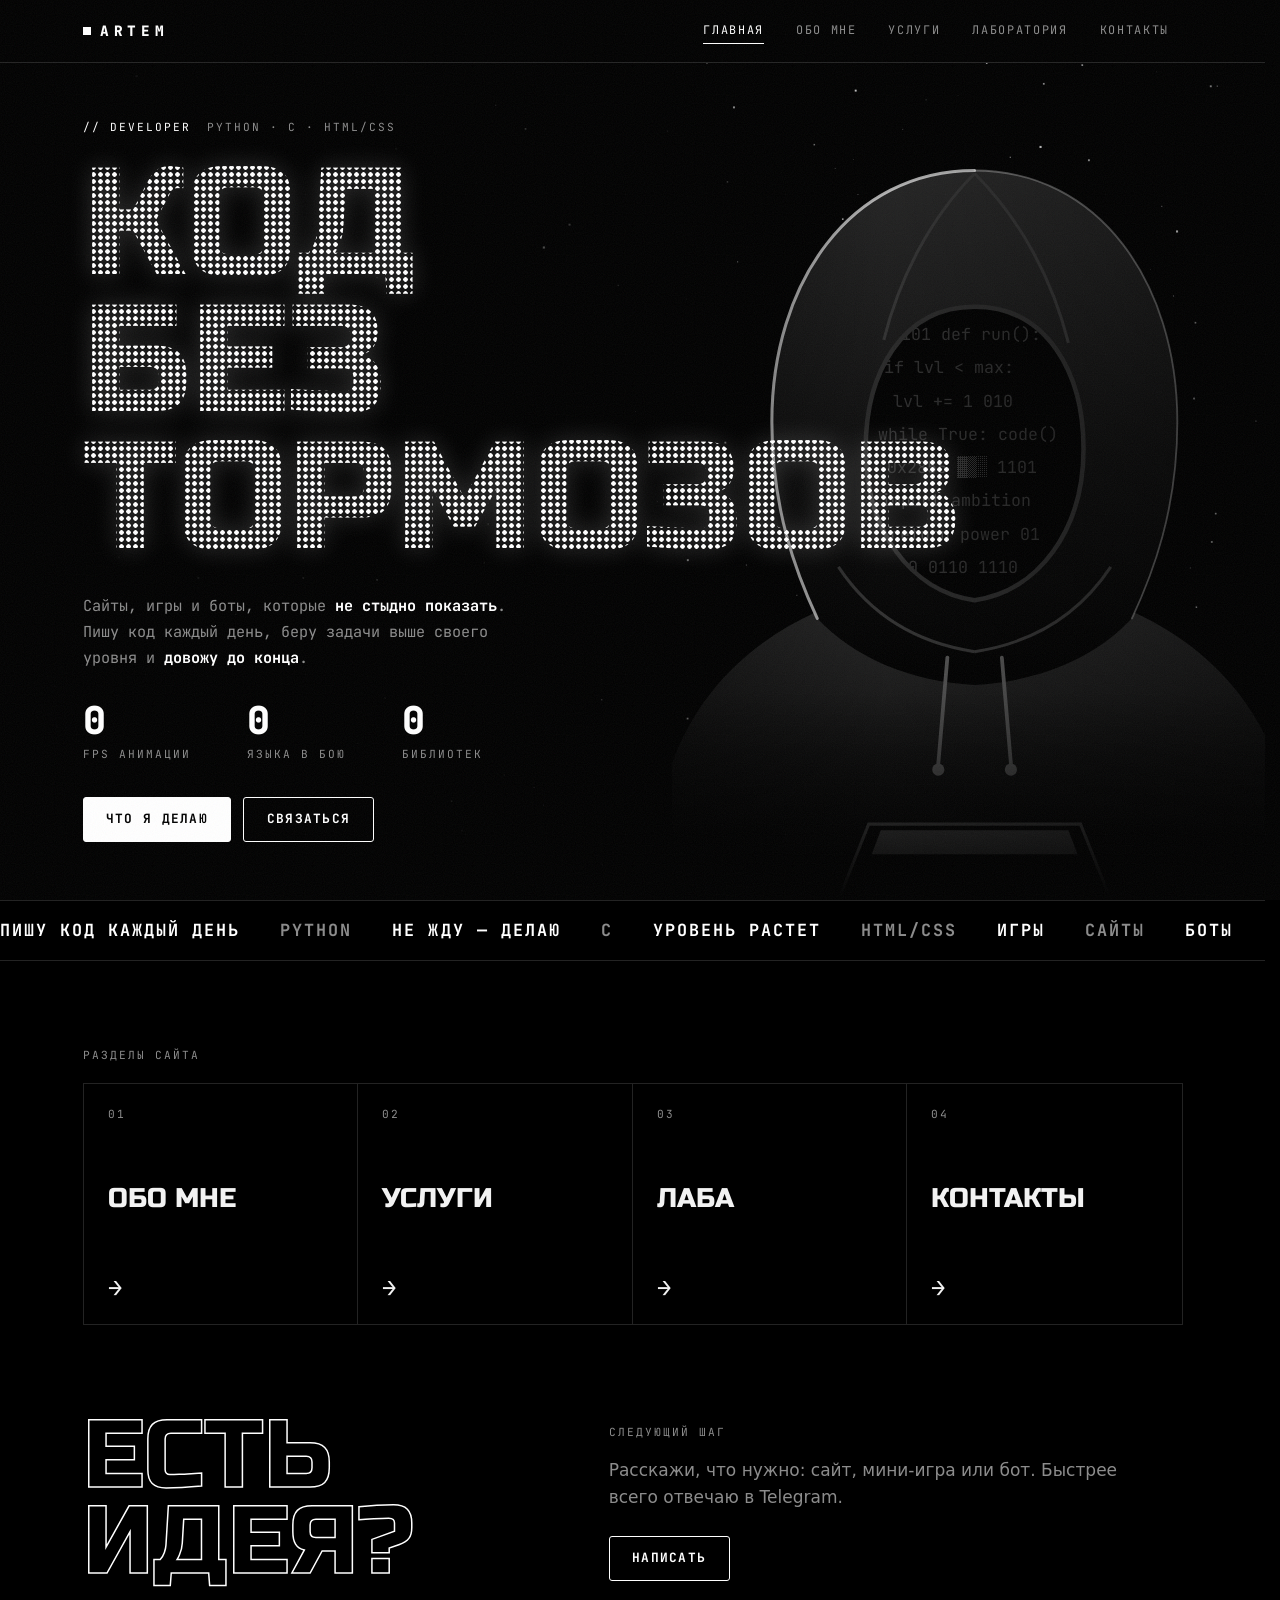
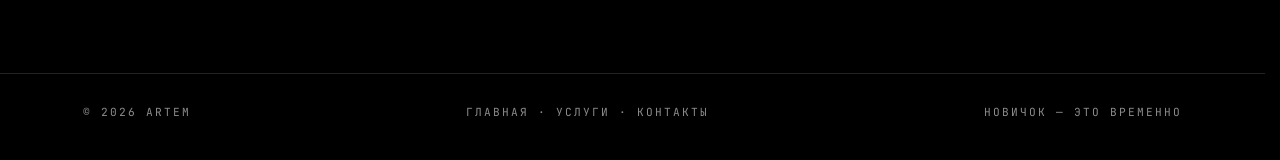
==== index.html @ 7fbf516c "Initial commit" ====
<!DOCTYPE html>
<html lang="ru">
<head>
<meta charset="utf-8">
<meta name="viewport" content="width=device-width,initial-scale=1,viewport-fit=cover">
<title>ARTEM — разработчик сайтов и игр</title>
<meta name="description" content="Артем — разработчик сайтов, мини-игр и ботов на Python, C и HTML/CSS. Пишу код каждый день и довожу задачи до конца.">
<meta name="theme-color" content="#000000">
<meta name="color-scheme" content="dark">
<meta property="og:type" content="website">
<meta property="og:title" content="ARTEM — разработчик сайтов и игр">
<meta property="og:description" content="Артем — разработчик сайтов, мини-игр и ботов на Python, C и HTML/CSS. Пишу код каждый день и довожу задачи до конца.">
<link rel="icon" href="data:image/svg+xml,%3Csvg xmlns='http://www.w3.org/2000/svg' viewBox='0 0 32 32'%3E%3Crect width='32' height='32' fill='%23000'/%3E%3Crect x='10' y='10' width='12' height='12' fill='%23fff'/%3E%3C/svg%3E">
<script>(function(d){d.className="js";try{if(!sessionStorage.i){sessionStorage.i=1;d.className+=" intro"}}catch(e){}})(document.documentElement)</script>
<link rel="stylesheet" href="assets/style.css">
<link rel="preconnect" href="https://fonts.gstatic.com" crossorigin>
<link rel="stylesheet" href="https://fonts.googleapis.com/css2?family=Russo+One&family=JetBrains+Mono:wght@400..800&display=swap" media="print" onload="this.media='all'">
<noscript><link rel="stylesheet" href="https://fonts.googleapis.com/css2?family=Russo+One&family=JetBrains+Mono:wght@400..800&display=swap"></noscript>
<script src="assets/app.js" defer></script>
<script type="speculationrules">{"prefetch":[{"where":{"href_matches":"/*"},"eagerness":"moderate"}]}</script>
</head>
<body>
<a class="skip" href="#main">К содержимому</a>
<div class="intro-ov" aria-hidden="true"><div class="stroke"></div><b><i style="--i:0">A</i><i style="--i:1">R</i><i style="--i:2">T</i><i style="--i:3">E</i><i style="--i:4">M</i></b></div>
<div class="grain" aria-hidden="true"></div>

<header class="top" id="topbar">
  <div class="wrap">
    <a class="brand" href="index.html">ARTEM</a>
    <button class="burger" id="burger" aria-label="Меню" aria-expanded="false" aria-controls="menu"><span></span><span></span><span></span></button>
    <nav class="menu" id="menu" aria-label="Разделы сайта">
      <a href="index.html" aria-current="page">Главная</a>
      <a href="about.html">Обо мне</a>
      <a href="services.html">Услуги</a>
      <a href="lab.html">Лаборатория</a>
      <a href="contact.html">Контакты</a>
    </nav>
  </div>
</header>

<main id="main">
<div class="hero" data-live>
  <canvas id="stars" aria-hidden="true"></canvas>
  <div class="hacker" aria-hidden="true">
    <div class="hk-b">
      <svg viewBox="0 0 400 520" focusable="false">
        <defs>
          <linearGradient id="hood" x1="0" y1="0" x2="0" y2="1"><stop offset="0" stop-color="#262626"/><stop offset=".55" stop-color="#0e0e0e"/><stop offset="1" stop-color="#000"/></linearGradient>
          <clipPath id="face"><path d="M200 128C152 128 128 172 128 222C128 276 158 316 200 322C242 316 272 276 272 222C272 172 248 128 200 128Z"/></clipPath>
        </defs>
        <path d="M95 330C55 348 18 380 0 430V520H400V430C382 380 345 348 305 330C290 350 250 370 200 372C150 370 110 350 95 330Z" fill="url(#hood)"/>
        <path d="M200 38C118 38 66 112 66 204C66 262 82 304 96 334C120 360 158 376 200 378C242 376 280 360 304 334C318 304 334 262 334 204C334 112 282 38 200 38Z" fill="url(#hood)"/>
        <path d="M200 40C170 70 150 110 140 150M200 40C232 72 252 112 262 152M110 300C130 330 160 350 200 356M290 300C270 330 240 350 200 356" stroke="#333" stroke-width="2" fill="none"/>
        <path d="M182 360L176 430M218 360L224 430" stroke="#555" stroke-width="2.5" stroke-linecap="round"/>
        <circle cx="176" cy="434" r="4" fill="#555"/><circle cx="224" cy="434" r="4" fill="#555"/>
        <path d="M200 128C152 128 128 172 128 222C128 276 158 316 200 322C242 316 272 276 272 222C272 172 248 128 200 128Z" fill="#000"/>
        <g clip-path="url(#face)"><g class="hk-code" fill="#fff" font-family="JetBrains Mono, monospace" font-size="11" opacity=".18"><text x="138" y="150">01101 def run():</text><text x="140" y="172">if lvl &lt; max:</text><text x="146" y="194">lvl += 1  010</text><text x="136" y="216">while True: code()</text><text x="142" y="238">0x2856 ▓▒░ 1101</text><text x="138" y="260">import ambition</text><text x="144" y="282">return power 01</text><text x="136" y="304">1010 0110 1110</text><text x="138" y="370">01101 def run():</text><text x="140" y="392">if lvl &lt; max:</text><text x="146" y="414">lvl += 1  010</text><text x="136" y="436">while True: code()</text><text x="142" y="458">0x2856 ▓▒░ 1101</text><text x="138" y="480">import ambition</text><text x="144" y="502">return power 01</text><text x="136" y="524">1010 0110 1110</text></g></g>
        <path d="M200 128C152 128 128 172 128 222C128 276 158 316 200 322C242 316 272 276 272 222C272 172 248 128 200 128Z" fill="none" stroke="#2a2a2a" stroke-width="3"/>
      </svg>
      <svg class="hk-rim" viewBox="0 0 400 520" focusable="false" fill="none" stroke="#fff" stroke-linecap="round">
        <path d="M200 38C118 38 66 112 66 204C66 262 82 304 96 334" stroke-width="2" opacity=".7"/>
        <path d="M200 38C282 38 334 112 334 204C334 262 318 304 304 334" stroke-width="1.2" opacity=".35"/>
      </svg>
    </div>
    <svg viewBox="0 0 400 520" focusable="false">
      <path d="M110 520L130 470H270L290 520Z" fill="#050505" stroke="#555" stroke-width="2"/>
      <path d="M138 474H262L268 490H132Z" fill="#fff" opacity=".3"/>
    </svg>
  </div>

  <div class="wrap">
    <div class="kicker label fade"><b>// developer</b><span>python · c · html/css</span></div>
    <h1 class="led" aria-label="Код без тормозов"><span class="ln" aria-hidden="true"><span class="w"><i style="--i:0">К</i><i style="--i:1">о</i><i style="--i:2">д</i></span></span><span class="ln" aria-hidden="true"><span class="w"><i style="--i:4">б</i><i style="--i:5">е</i><i style="--i:6">з</i></span> <span class="w"><i style="--i:8">т</i><i style="--i:9">о</i><i style="--i:10">р</i><i style="--i:11">м</i><i style="--i:12">о</i><i style="--i:13">з</i><i style="--i:14">о</i><i style="--i:15">в</i></span></span></h1>
    <p class="hero-desc fade f2">Сайты, игры и боты, которые <b>не стыдно показать</b>. Пишу код каждый день, беру задачи выше своего уровня и <b>довожу до конца</b>.</p>
    <div class="stats fade f3">
      <div><b data-count="60">60</b><span class="label">fps анимации</span></div>
      <div><b data-count="3">3</b><span class="label">языка в бою</span></div>
      <div><b>0</b><span class="label">библиотек</span></div>
    </div>
    <div class="actions fade f4"><a class="btn solid" href="services.html">Что я делаю</a><a class="btn" href="contact.html">Связаться</a></div>
  </div>
</div>

<div class="ticker" aria-hidden="true" data-live><div class="ticker-in"><span>пишу код каждый день</span><span>python</span><span>не жду — делаю</span><span>c</span><span>уровень растет</span><span>html/css</span><span>игры</span><span>сайты</span><span>боты</span><span>новичок — это временно</span><span>пишу код каждый день</span><span>python</span><span>не жду — делаю</span><span>c</span><span>уровень растет</span><span>html/css</span><span>игры</span><span>сайты</span><span>боты</span><span>новичок — это временно</span></div></div>

<section class="wrap">
  <div class="label rv" style="margin-bottom:1.25rem">разделы сайта</div>
  <nav class="tiles rv d1" aria-label="Разделы">
    <a class="tile" href="about.html"><span class="label">01</span><h2>Обо мне</h2><span class="arr" aria-hidden="true">→</span></a>
    <a class="tile" href="services.html"><span class="label">02</span><h2>Услуги</h2><span class="arr" aria-hidden="true">→</span></a>
    <a class="tile" href="lab.html"><span class="label">03</span><h2>Лаба</h2><span class="arr" aria-hidden="true">→</span></a>
    <a class="tile" href="contact.html"><span class="label">04</span><h2>Контакты</h2><span class="arr" aria-hidden="true">→</span></a>
  </nav>
</section>

<section class="wrap" style="padding-top:0">
  <div class="feature">
    <div class="big rv" aria-hidden="true">Есть идея?</div>
    <div class="rv d1">
      <span class="label">следующий шаг</span>
      <p>Расскажи, что нужно: сайт, мини-игра или бот. Быстрее всего отвечаю в Telegram.</p>
      <a class="btn" href="contact.html">Написать</a>
    </div>
  </div>
</section>
</main>

<footer><div class="wrap label">
  <span>© 2026 ARTEM</span>
  <span><a href="index.html">главная</a> · <a href="services.html">услуги</a> · <a href="contact.html">контакты</a></span>
  <span>новичок — это временно</span>
</div></footer>
</body>
</html>
---- assets/style.css ----
/* ARTEM — общий стиль всех страниц. Один файл: браузер качает его один раз и кеширует. */
:root{
  --bg:#000;--surface:#0a0a0a;--ink:#f2f2f2;--muted:#8c8c8c;--line:#232323;
  --disp:"Russo One","Arial Black",Impact,sans-serif;
  --mono:"JetBrains Mono",ui-monospace,SFMono-Regular,Menlo,Consolas,monospace;
  --sans:system-ui,-apple-system,"Segoe UI",Roboto,"Helvetica Neue",Arial,sans-serif;
  --pad:clamp(1.25rem,4vw,2.5rem);--ease:cubic-bezier(.2,.8,.2,1);
  color-scheme:dark;
}
*,*::before,*::after{box-sizing:border-box}
html{background:var(--bg);-webkit-text-size-adjust:100%;scrollbar-gutter:stable}
body{margin:0;min-height:100svh;display:flex;flex-direction:column;background:var(--bg);color:var(--ink);overflow-x:hidden;
  font:400 1.0625rem/1.6 var(--sans);-webkit-font-smoothing:antialiased}
main{flex:1}
a{color:inherit}
::selection{background:#fff;color:#000}
:focus-visible{outline:2px solid #fff;outline-offset:3px;border-radius:3px}
.wrap{max-width:1180px;margin:0 auto;
  padding-left:max(var(--pad),env(safe-area-inset-left,0px));padding-right:max(var(--pad),env(safe-area-inset-right,0px))}
.label{font:400 .7rem/1.2 var(--mono);letter-spacing:.18em;text-transform:uppercase;color:var(--muted)}
.skip{position:absolute;left:1rem;top:-4rem;z-index:300;background:#fff;color:#000;padding:.7rem 1rem;font:700 .8rem/1 var(--mono)}
.skip:focus{top:1rem}
h2{margin:0 0 1.75rem;font:400 clamp(1.7rem,5vw,2.8rem)/1 var(--disp);text-transform:uppercase}
section{padding:clamp(3.5rem,8vw,5.5rem) 0}
.off,.off *{animation-play-state:paused!important}

/* переход между страницами — средствами браузера, без JS */
@view-transition{navigation:auto}
::view-transition-old(root),::view-transition-new(root){mix-blend-mode:normal}
::view-transition-old(root){animation:vtOut .25s ease both}
::view-transition-new(root){animation:vtIn .45s cubic-bezier(.7,0,.2,1) both}
@keyframes vtOut{to{opacity:.35}}
@keyframes vtIn{from{clip-path:inset(100% 0 0 0)}}

/* зерно: статичная плитка, только на десктопе */
.grain{position:fixed;inset:0;z-index:90;pointer-events:none;opacity:.06;
  background-image:url("data:image/svg+xml,%3Csvg xmlns='http://www.w3.org/2000/svg' width='160' height='160'%3E%3Cfilter id='n'%3E%3CfeTurbulence type='fractalNoise' baseFrequency='.9' numOctaves='2'/%3E%3C/filter%3E%3Crect width='160' height='160' filter='url(%23n)'/%3E%3C/svg%3E")}

/* ===== шапка ===== */
.top{position:sticky;top:0;z-index:80;background:#000;border-bottom:1px solid var(--line);padding-top:env(safe-area-inset-top,0px);view-transition-name:top}
.top .wrap{display:flex;align-items:center;gap:1.5rem;height:62px}
.brand{font:800 .9rem/1 var(--mono);letter-spacing:.32em;color:#fff;text-decoration:none;display:flex;align-items:center;gap:.6rem}
.brand::before{content:"";width:8px;height:8px;background:#fff;animation:blink 1.4s infinite}
@keyframes blink{50%{opacity:.15}}
.menu{margin-left:auto;display:flex;gap:.3rem}
.menu a{position:relative;text-decoration:none;padding:.55rem .85rem;font:400 .74rem/1 var(--mono);letter-spacing:.14em;text-transform:uppercase;color:var(--muted);transition:color .2s}
.menu a[aria-current="page"]{color:#fff}
.menu a[aria-current="page"]::after{content:"";position:absolute;left:.85rem;right:.85rem;bottom:2px;height:1px;background:#fff}
.burger{display:none;margin-left:auto;width:44px;height:44px;border:1px solid var(--line);background:transparent;color:#fff;border-radius:4px;cursor:pointer;position:relative}
.burger span{position:absolute;left:12px;right:12px;height:1.5px;background:#fff;transition:transform .3s,opacity .3s}
.burger span:nth-child(1){top:15px}.burger span:nth-child(2){top:21px}.burger span:nth-child(3){top:27px}
.open .burger span:nth-child(1){transform:translateY(6px) rotate(45deg)}
.open .burger span:nth-child(2){opacity:0}
.open .burger span:nth-child(3){transform:translateY(-6px) rotate(-45deg)}

/* ===== общее для внутренних страниц ===== */
.page-head{padding:clamp(3.5rem,9vw,6.5rem) 0 clamp(2rem,5vw,3rem);border-bottom:1px solid var(--line)}
.page-head h1{margin:.9rem 0 0;font:400 clamp(2.8rem,10vw,7rem)/.92 var(--disp);text-transform:uppercase}
.o{color:transparent;-webkit-text-stroke:1.5px #fff}
.page-head p{max-width:56ch;color:var(--muted);margin:1.4rem 0 0}
.rv{transition:opacity .8s var(--ease),transform .8s var(--ease)}
.js .rv{opacity:0;transform:translateY(26px)}
.js .rv.in{opacity:1;transform:none}
.d1{transition-delay:.1s}.d2{transition-delay:.2s}.d3{transition-delay:.3s}

.btn{display:inline-flex;align-items:center;gap:.6rem;padding:.95rem 1.4rem;border-radius:3px;cursor:pointer;
  font:700 .8rem/1 var(--mono);letter-spacing:.1em;text-transform:uppercase;text-decoration:none;
  border:1px solid #fff;color:#fff;background:transparent;transition:background-color .2s,color .2s,transform .2s}
.btn.solid{background:#fff;color:#000}
.tags{display:flex;flex-wrap:wrap;gap:.4rem}
.tags span{font:400 .72rem/1 var(--mono);padding:.38rem .6rem;border:1px solid var(--line);color:#ddd}

/* ===== главная ===== */
.intro-ov{display:none}
.intro{--d:1.1s}
.intro .intro-ov{display:grid;place-items:center;position:fixed;inset:0;z-index:200;background:#000;pointer-events:none;animation:introOut .4s 1s ease forwards}
@keyframes introOut{to{opacity:0;visibility:hidden}}
.intro-ov b{font:400 clamp(1.6rem,6vw,2.6rem)/1 var(--mono);letter-spacing:.6em;padding-left:.6em;color:#fff;text-shadow:0 0 18px rgba(255,255,255,.6)}
.intro-ov i{font-style:normal;opacity:0;animation:on .08s forwards;animation-delay:calc(.25s + var(--i)*.09s)}
@keyframes on{to{opacity:1}}
.intro-ov .stroke{position:absolute;left:50%;top:50%;width:min(340px,70vw);height:1px;margin-left:calc(min(340px,70vw)/-2);
  background:linear-gradient(90deg,transparent,#fff,transparent);transform:scaleX(0) rotate(-35deg);animation:stroke .8s cubic-bezier(.7,0,.2,1) forwards}
@keyframes stroke{40%{transform:scaleX(1) rotate(-35deg);opacity:1}100%{transform:scaleX(1) rotate(0deg);opacity:0}}

.hero{position:relative;min-height:calc(100svh - 62px - env(safe-area-inset-top,0px));display:grid;align-items:center;padding:3rem 0;overflow:hidden;isolation:isolate;border-bottom:1px solid var(--line)}
#stars{position:absolute;inset:0;width:100%;height:100%;display:block;z-index:-3}
.hacker{position:absolute;right:-1%;bottom:0;height:min(94%,860px);aspect-ratio:10/13;z-index:-2;pointer-events:none}
.hacker svg,.hk-b{position:absolute;inset:0;width:100%;height:100%}
.hk-b{animation:breathe 5s ease-in-out infinite}
@keyframes breathe{50%{transform:translateY(-6px)}}
.hk-rim{animation:rim 3s ease-in-out infinite}
@keyframes rim{50%{opacity:.3}}
.hk-code{animation:codeflow 6s steps(10) infinite}
@keyframes codeflow{to{transform:translateY(-220px)}}
.hero::after{content:"";position:absolute;inset:0;z-index:-1;pointer-events:none;
  background:linear-gradient(90deg,#000 0%,rgba(0,0,0,.78) 40%,rgba(0,0,0,.05) 70%,rgba(0,0,0,.45) 100%),linear-gradient(0deg,#000 0%,transparent 25%)}
.hero .wrap{width:100%}
.kicker{display:flex;gap:1rem;margin-bottom:1.4rem}
.kicker b{color:#fff;font-weight:400}
.led{margin:0;font:400 clamp(3.2rem,12.5vw,9.5rem)/.9 var(--disp);text-transform:uppercase;filter:drop-shadow(0 0 12px rgba(255,255,255,.35))}
.led .ln{display:block}
.led .w{white-space:nowrap}
.led i{display:inline-block;font-style:normal;color:transparent;opacity:0;
  background:radial-gradient(circle at 50% 50%,#fff 0 40%,#9a9a9a 44% 52%,transparent 56%) 0 0/7px 7px;-webkit-background-clip:text;background-clip:text;
  animation:ledon .5s steps(1) forwards;animation-delay:calc(var(--d,0s) + var(--i)*45ms)}
@keyframes ledon{0%{opacity:.9}20%{opacity:.1}40%{opacity:1}55%{opacity:.3}70%,100%{opacity:1}}
.fade{animation:fadeUp .7s var(--ease) both;animation-delay:calc(var(--d,0s) + var(--f,0s))}
.f2{--f:.15s}.f3{--f:.3s}.f4{--f:.45s}
@keyframes fadeUp{from{opacity:0;transform:translateY(14px)}}
.hero-desc{max-width:48ch;margin:1.6rem 0 0;font:400 clamp(.82rem,2vw,.95rem)/1.7 var(--mono);color:var(--muted)}
.hero-desc b{color:#fff;font-weight:700}
.stats{display:flex;gap:clamp(1.5rem,5vw,3.5rem);margin-top:2rem}
.stats b{display:block;font:800 clamp(1.6rem,4vw,2.4rem)/1 var(--mono);color:#fff;font-variant-numeric:tabular-nums}
.stats .label{display:block;margin-top:.45rem}
.actions{margin-top:2.2rem;display:flex;flex-wrap:wrap;gap:.75rem}

.ticker{border-bottom:1px solid var(--line);overflow:hidden;white-space:nowrap;padding:1rem 0}
.ticker-in{display:inline-flex;gap:2.5rem;padding-right:2.5rem;animation:tick 30s linear infinite;
  font:700 clamp(.85rem,2.4vw,1.05rem)/1 var(--mono);letter-spacing:.12em;text-transform:uppercase;color:var(--muted)}
.ticker-in span:nth-child(odd){color:#fff}
@keyframes tick{to{transform:translateX(-50%)}}

.tiles{display:grid;grid-template-columns:repeat(4,1fr);border:1px solid var(--line)}
.tile{position:relative;display:flex;flex-direction:column;justify-content:space-between;gap:2.5rem;min-height:15rem;padding:1.5rem;text-decoration:none;
  border-right:1px solid var(--line);overflow:hidden;isolation:isolate;transition:color .35s}
.tile:last-child{border-right:0}
.tile::before{content:"";position:absolute;inset:0;z-index:-1;background:#fff;transform:translateY(101%);transition:transform .45s cubic-bezier(.7,0,.2,1)}
.tile h2{margin:0;font-size:1.7rem}
.tile .arr{font:400 1.5rem/1 var(--mono);transition:transform .35s}
.feature{display:grid;grid-template-columns:1fr 1.2fr;gap:3rem;align-items:center}
.feature .big{font:400 clamp(3rem,10vw,6rem)/.9 var(--disp);text-transform:uppercase;-webkit-text-stroke:1.5px #fff;color:transparent}
.feature p{color:var(--muted);margin:.8rem 0 1.5rem;max-width:48ch}

/* ===== обо мне ===== */
.about{display:grid;grid-template-columns:1.3fr 1fr;gap:3.5rem;align-items:start}
.about p{margin:0 0 1.1rem;max-width:60ch;color:var(--muted)}
.about .lead{font:700 clamp(1.25rem,3vw,1.7rem)/1.4 var(--mono);color:#fff}
.about .lead em{font-style:normal;background:#fff;color:#000;padding:0 .25em}
.about .punch{color:#fff;font-weight:600;border-left:2px solid #fff;padding-left:1rem}
.stack{display:grid;gap:1.15rem;border:1px solid var(--line);background:var(--surface);padding:1.5rem}
.stack .row{display:grid;grid-template-columns:1fr auto;gap:.5rem}
.stack .row b{font:700 .95rem/1 var(--mono)}
.stack .row span{font:400 .8rem/1 var(--mono);color:var(--muted)}
.bar{grid-column:1/-1;height:6px;background:#161616;overflow:hidden}
.bar i{display:block;height:100%;transform-origin:left;transform:scaleX(var(--v));
  background:repeating-linear-gradient(90deg,#fff 0 6px,transparent 6px 8px);transition:transform 1.1s var(--ease) .2s}
.js .stack:not(.in) .bar i{transform:scaleX(0)}
.steps{display:grid;grid-template-columns:repeat(3,1fr);border:1px solid var(--line)}
.step{padding:1.75rem 1.5rem;border-right:1px solid var(--line)}
.step:last-child{border-right:0}
.step b{display:block;font:800 2.6rem/1 var(--mono);-webkit-text-stroke:1px #fff;color:transparent;margin-bottom:1.2rem}
.step h3{margin:0 0 .5rem;font:700 1.05rem/1.3 var(--mono)}
.step p{margin:0;color:var(--muted);font-size:.97rem}

/* ===== услуги ===== */
.slist{list-style:none;margin:0;padding:0;border-top:1px solid var(--line)}
.srow{display:grid;grid-template-columns:3.5rem minmax(0,1fr) minmax(0,1.3fr);gap:1rem 1.5rem;align-items:start;padding:2rem 0;border-bottom:1px solid var(--line)}
.srow .n{font:400 .8rem/1 var(--mono);color:var(--muted);padding-top:.75rem}
.srow h2{margin:0;font-size:clamp(1.5rem,4.5vw,2.6rem)}
.srow p{margin:0 0 1rem;color:var(--muted);max-width:60ch}
.cta{display:flex;flex-wrap:wrap;align-items:center;justify-content:space-between;gap:1.5rem;border:1px solid var(--line);background:var(--surface);padding:clamp(1.5rem,4vw,2.5rem)}
.cta p{margin:0;font:700 clamp(1.05rem,2.6vw,1.4rem)/1.4 var(--mono);max-width:32ch}

/* ===== лаборатория ===== */
.eye-sec{display:grid;grid-template-columns:1fr 1fr;gap:3rem;align-items:center}
.eye-text h2{margin:.8rem 0 1rem}
.eye-text p{color:var(--muted);max-width:46ch;margin:0 0 1.4rem}
.eye-text ul{list-style:none;margin:0 0 1.6rem;padding:0;font:400 .85rem/2 var(--mono)}
.eye-text li::before{content:"— ";color:var(--muted)}
.eye-stage{position:relative;display:grid;place-items:center;aspect-ratio:1;max-width:440px;width:100%;justify-self:center;cursor:pointer;-webkit-tap-highlight-color:transparent;touch-action:manipulation}
.eye-glow{position:absolute;inset:6%;border-radius:50%;background:radial-gradient(circle,rgba(255,255,255,.18),transparent 65%);animation:glow 3s ease-in-out infinite}
@keyframes glow{50%{transform:scale(1.08);opacity:.5}}
.orb{position:relative;width:78%;aspect-ratio:1;border-radius:50%;animation:float 6s ease-in-out infinite;
  background:radial-gradient(circle at 32% 26%,rgba(255,255,255,.7) 0 4%,transparent 14%),radial-gradient(circle at 70% 78%,rgba(255,255,255,.18),transparent 40%),radial-gradient(circle,#3a3a3a 0,#161616 55%,#030303 72%);
  box-shadow:inset -18px -24px 50px rgba(0,0,0,.85),inset 12px 14px 40px rgba(255,255,255,.18),0 0 50px rgba(255,255,255,.12)}
@keyframes float{50%{transform:translateY(-12px)}}
.orb svg{position:absolute;inset:0;width:100%;height:100%}
.spin{animation:spin 14s linear infinite}
.spin.r{animation-duration:9s;animation-direction:reverse}
.spin.s{animation-duration:22s}
@keyframes spin{to{transform:rotate(360deg)}}
.socket{position:absolute;left:50%;top:50%;width:46%;aspect-ratio:1;margin:-23% 0 0 -23%;border-radius:50%;background:radial-gradient(circle,#000 55%,#0c0c0c 70%,#2a2a2a 100%);box-shadow:0 0 0 3px #2a2a2a,0 0 24px rgba(255,255,255,.25) inset}
.iris{position:absolute;left:50%;top:50%;width:64%;aspect-ratio:1;margin:-32% 0 0 -32%;border-radius:50%;
  background:radial-gradient(circle,#000 0 26%,#fff 30%,#bdbdbd 46%,#4a4a4a 64%,#050505 72%);box-shadow:0 0 26px rgba(255,255,255,.45)}
.iris::before{content:"";position:absolute;inset:0;border-radius:50%;background:repeating-conic-gradient(rgba(0,0,0,.4) 0 4deg,transparent 4deg 12deg);
  -webkit-mask:radial-gradient(circle,transparent 28%,#000 30% 66%,transparent 68%);mask:radial-gradient(circle,transparent 28%,#000 30% 66%,transparent 68%)}
.iris::after{content:"";position:absolute;left:24%;top:20%;width:16%;height:16%;border-radius:50%;background:rgba(255,255,255,.9)}
.iris.auto{animation:look 7s ease-in-out infinite}
@keyframes look{0%,100%{transform:translate(0,0)}20%{transform:translate(18%,-10%)}40%{transform:translate(-16%,6%)}60%{transform:translate(8%,14%)}80%{transform:translate(-10%,-14%)}}
.pupil{position:absolute;left:50%;top:50%;width:30%;aspect-ratio:1;margin:-15% 0 0 -15%;border-radius:50%;background:#000;transition:transform .25s}
.eye-stage.blink .socket{animation:blk .22s ease}
@keyframes blk{50%{transform:scaleY(.06)}}
.ring{position:absolute;inset:11%;border-radius:50%;border:1.5px solid #fff;opacity:0;pointer-events:none}
.eye-stage.pulse .ring{animation:ring .9s ease-out}
.eye-stage.pulse .pupil{transform:scale(.45)}
@keyframes ring{0%{opacity:1;transform:scale(.6)}100%{opacity:0;transform:scale(1.35)}}
.term{border:1px solid var(--line);background:var(--surface)}
.term-bar{display:flex;gap:7px;padding:.7rem 1rem;border-bottom:1px solid var(--line)}
.term-bar i{width:10px;height:10px;border-radius:50%;border:1px solid #555}
.term-body{padding:1.2rem 1.25rem 1.5rem;font:400 clamp(.8rem,2.2vw,.95rem)/1.75 var(--mono);color:var(--muted)}
.term-body .p{color:#fff}
.cur{display:inline-block;width:.6em;height:1.1em;background:#fff;vertical-align:-.2em;animation:blink 1s steps(1) infinite}

/* ===== контакты ===== */
.cgrid{display:grid;grid-template-columns:repeat(2,1fr);border:1px solid var(--line)}
.ccard{position:relative;display:flex;flex-direction:column;gap:2.5rem;padding:clamp(1.5rem,4vw,2.5rem);text-decoration:none;border-right:1px solid var(--line);overflow:hidden;isolation:isolate;transition:color .35s}
.ccard:last-child{border-right:0}
.ccard::before{content:"";position:absolute;inset:0;z-index:-1;background:#fff;transform:translateY(101%);transition:transform .45s cubic-bezier(.7,0,.2,1)}
.ccard b{font:400 clamp(1.6rem,5vw,2.8rem)/1 var(--disp);word-break:break-word}
.copy{margin-top:1.5rem}
.toast{position:fixed;left:50%;bottom:calc(1.5rem + env(safe-area-inset-bottom,0px));transform:translate(-50%,150%);visibility:hidden;background:#fff;color:#000;
  font:700 .8rem/1 var(--mono);padding:.9rem 1.2rem;z-index:120;transition:transform .35s var(--ease),visibility 0s .35s}
.toast.on{transform:translate(-50%,0);visibility:visible;transition-delay:0s}

footer{border-top:1px solid var(--line);padding:2rem 0 calc(2.5rem + env(safe-area-inset-bottom,0px))}
footer .wrap{display:flex;justify-content:space-between;gap:1rem;flex-wrap:wrap}
footer a{text-decoration:none}

/* наведение — только там, где есть мышь */
@media (hover:hover){
  .menu a:hover,footer a:hover{color:#fff}
  .btn:hover{background:#fff;color:#000;transform:translateY(-2px)}
  .btn.solid:hover{background:transparent;color:#fff}
  .tile:hover,.ccard:hover{color:#000}
  .tile:hover::before,.ccard:hover::before{transform:none}
  .tile:hover .label,.ccard:hover .label{color:#444}
  .tile:hover .arr{transform:translateX(6px) rotate(-45deg)}
}

@media (max-width:860px){
  .js .burger{display:block}
  .js .menu{position:absolute;top:100%;left:0;right:0;flex-direction:column;gap:0;margin:0;background:#000;border-bottom:1px solid var(--line);
    visibility:hidden;opacity:0;transform:translateY(-8px);transition:transform .3s var(--ease),opacity .25s,visibility 0s .3s}
  .js .open .menu{visibility:visible;opacity:1;transform:none;transition-delay:0s}
  .js .menu a{padding:1.15rem var(--pad);font-size:.95rem;border-top:1px solid var(--line)}
  .js .menu a[aria-current="page"]::after{left:auto;right:var(--pad);top:50%;bottom:auto;width:8px;height:8px;margin-top:-4px}
  html:not(.js) .top .wrap{height:auto;flex-wrap:wrap;padding-top:1rem;padding-bottom:.6rem;gap:.4rem}
  html:not(.js) .menu{margin-left:-.85rem;flex-wrap:wrap}
  .grain{display:none}
  .hacker{right:-34%;height:72%;opacity:.45}
  .hk-b,.hk-rim,.hk-code{animation:none}
  .hero::after{background:linear-gradient(0deg,#000 0%,rgba(0,0,0,.55) 45%,rgba(0,0,0,.3) 100%)}
  .led{filter:none}.led i{background-size:5px 5px}
  .tiles{grid-template-columns:1fr 1fr}
  .tile{min-height:10.5rem;padding:1.1rem;border-bottom:1px solid var(--line)}
  .tile:nth-child(2n){border-right:0}
  .tile:nth-last-child(-n+2){border-bottom:0}
  .tile h2{font-size:clamp(1.1rem,5.6vw,1.7rem)}
  .feature,.about,.eye-sec{grid-template-columns:1fr;gap:2.25rem}
  .steps{grid-template-columns:1fr}
  .step{border-right:0;border-bottom:1px solid var(--line)}.step:last-child{border-bottom:0}
  .srow{grid-template-columns:2.2rem minmax(0,1fr);gap:.9rem}
  .srow > div{grid-column:2}
  .eye-stage{max-width:320px;order:-1}
  .cgrid{grid-template-columns:1fr}
  .ccard{border-right:0;border-bottom:1px solid var(--line)}.ccard:last-child{border-bottom:0}
}
@media (prefers-reduced-motion:reduce){
  @view-transition{navigation:none}
  *,*::before,*::after{animation:none!important;transition:none!important}
  .js .rv{opacity:1;transform:none}
  .led i{opacity:1}
  .intro .intro-ov{display:none}
  .js .stack:not(.in) .bar i{transform:scaleX(var(--v))}
}
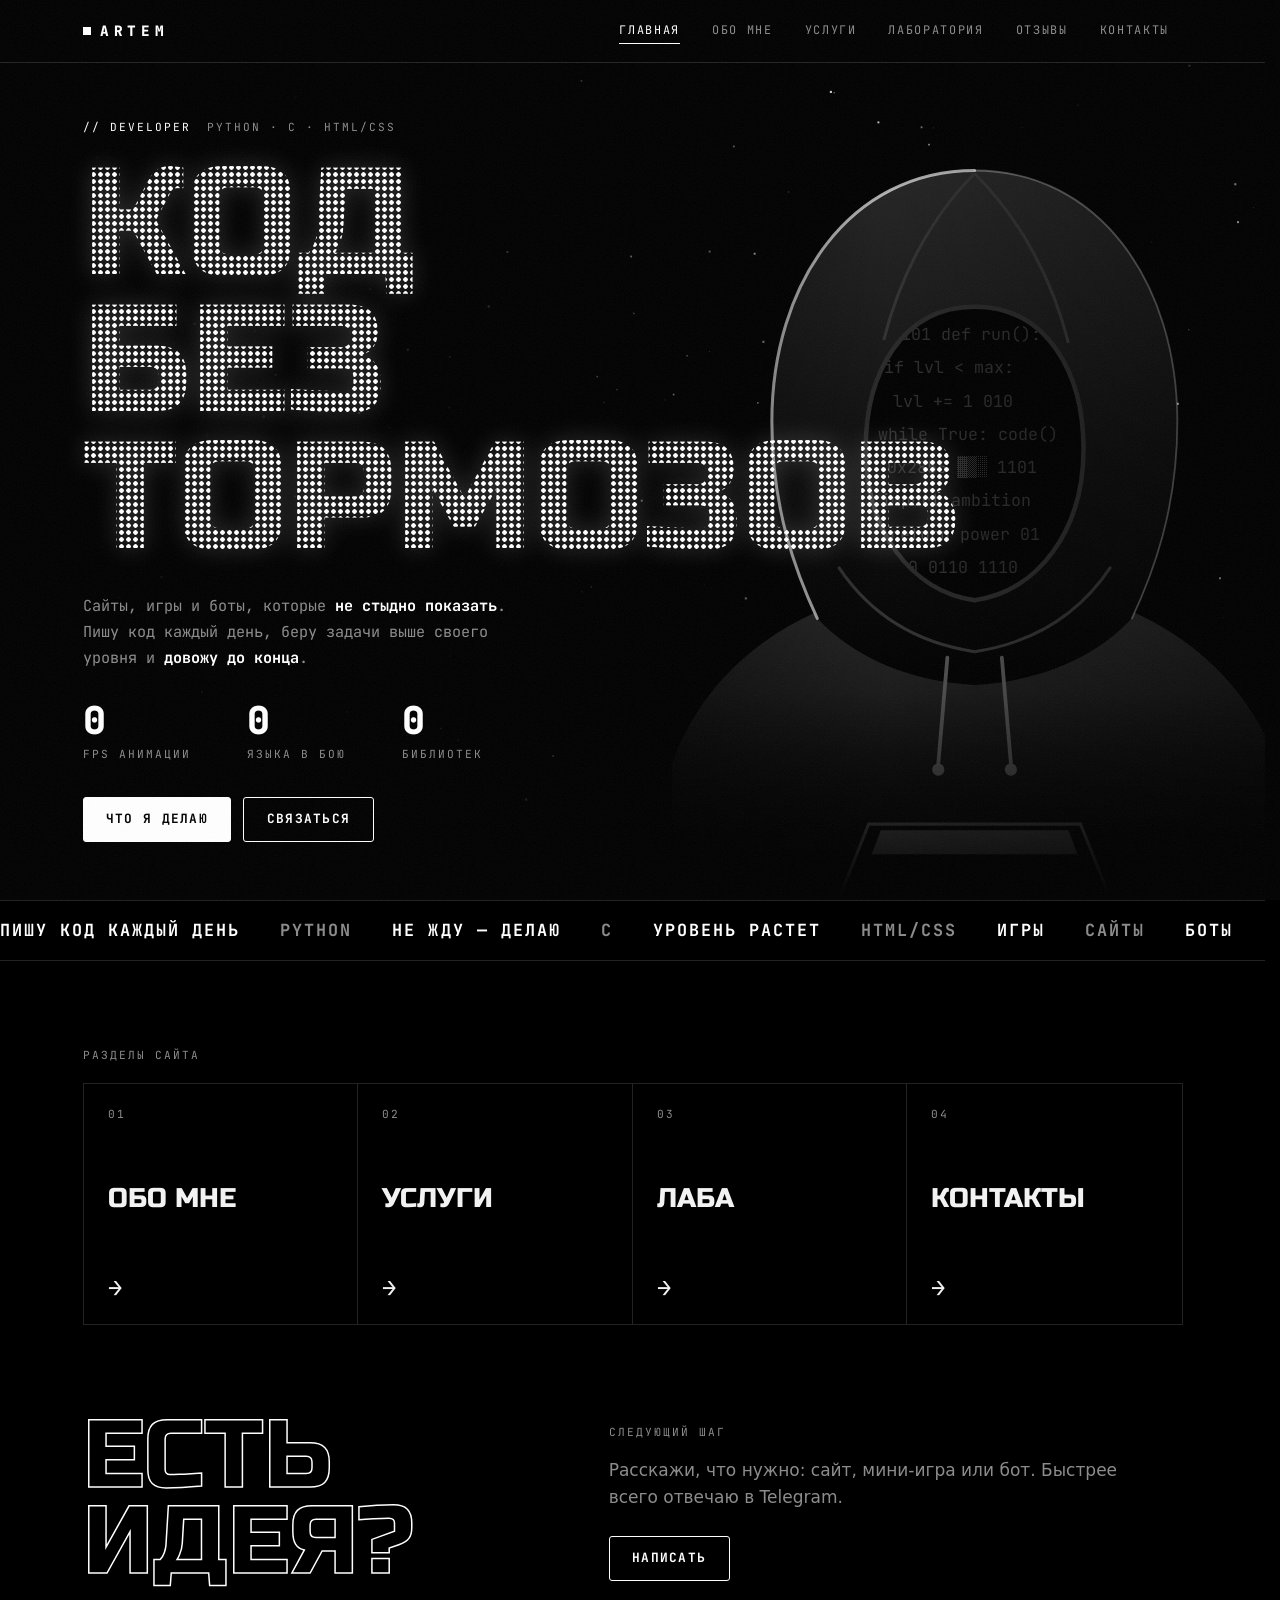
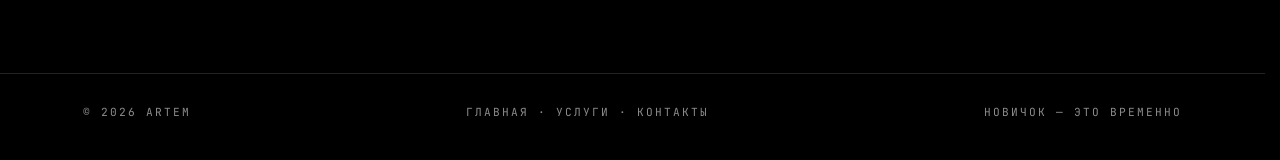
==== commit d714e094: "Страница отзывов с формой отправки в Telegram Форма (имя, услуга, оценка, текст) собирает сообщение " ====
--- a/index.html
+++ b/index.html
@@ -33,6 +33,7 @@
       <a href="about.html">Обо мне</a>
       <a href="services.html">Услуги</a>
       <a href="lab.html">Лаборатория</a>
+      <a href="reviews.html">Отзывы</a>
       <a href="contact.html">Контакты</a>
     </nav>
   </div>
--- a/assets/style.css
+++ b/assets/style.css
@@ -161,12 +161,98 @@
 .cta{display:flex;flex-wrap:wrap;align-items:center;justify-content:space-between;gap:1.5rem;border:1px solid var(--line);background:var(--surface);padding:clamp(1.5rem,4vw,2.5rem)}
 .cta p{margin:0;font:700 clamp(1.05rem,2.6vw,1.4rem)/1.4 var(--mono);max-width:32ch}
 
+/* ===== услуги: витрина с ценами. Переключение — радиокнопки, работает и без JS ===== */
+.vh{position:absolute;width:1px;height:1px;overflow:hidden;clip-path:inset(50%);white-space:nowrap}
+.shop{position:relative;padding:clamp(1.25rem,5vw,4rem) 0;overflow:hidden;isolation:isolate;border-bottom:1px solid var(--line);color:#fff}
+.sv{position:absolute;opacity:0;pointer-events:none}
+.shop-bg i{position:absolute;inset:0;z-index:-1;opacity:0;transition:opacity .8s ease}
+.shop-bg i:nth-child(1){background:linear-gradient(135deg,#fafafa,#9c9c9c)}
+.shop-bg i:nth-child(2){background:linear-gradient(135deg,#7a7a7a,#262626)}
+.shop-bg i:nth-child(3){background:linear-gradient(135deg,#2a2a2a,#000)}
+.shop-bg::after{content:"";position:absolute;inset:0;z-index:-1;background:radial-gradient(circle,rgba(128,128,128,.4) 1px,transparent 1.5px) 0 0/14px 14px}
+#sv1:checked~.shop-bg i:nth-child(1),#sv2:checked~.shop-bg i:nth-child(2),#sv3:checked~.shop-bg i:nth-child(3){opacity:1}
+.card{border-radius:clamp(18px,3vw,30px);padding:clamp(1rem,2.6vw,1.75rem) clamp(1rem,3vw,2.25rem);
+  background:radial-gradient(55% 65% at 50% 50%,rgba(255,255,255,.14),transparent 72%),#080808;border:1px solid rgba(255,255,255,.14);
+  box-shadow:0 34px 60px -24px rgba(0,0,0,.7)}
+.card .label{color:rgba(255,255,255,.78)}
+.card-top{display:grid;grid-template-columns:1fr auto 1fr;align-items:center;gap:1rem}
+.card-top .label:last-child{text-align:right}
+.tabs{display:flex;gap:.15rem;padding:.3rem;border-radius:99px;background:rgba(255,255,255,.08)}
+.tabs label{padding:.62rem 1rem;border-radius:99px;cursor:pointer;white-space:nowrap;font:700 .68rem/1 var(--mono);letter-spacing:.1em;text-transform:uppercase;
+  color:rgba(255,255,255,.85);transition:background-color .3s,color .3s}
+#sv1:checked~.wrap .tabs [for=sv1],#sv2:checked~.wrap .tabs [for=sv2],#sv3:checked~.wrap .tabs [for=sv3]{background:#fff;color:#000}
+#sv1:focus-visible~.wrap .tabs [for=sv1],#sv2:focus-visible~.wrap .tabs [for=sv2],#sv3:focus-visible~.wrap .tabs [for=sv3]{outline:2px solid #fff;outline-offset:3px}
+.slides{display:grid}
+.slide{grid-area:1/1;display:grid;gap:1rem 1.5rem;align-items:center;min-height:clamp(24rem,42vw,28rem);padding-top:1.25rem;
+  grid-template:"text vis price" 1fr "foot tag next" auto/minmax(0,1.05fr) minmax(0,1fr) minmax(0,.78fr);
+  visibility:hidden;transition:visibility 0s .5s}
+.slide{--a:#111;--b:#9a9a9a}
+.fa{fill:var(--a)}.fb{fill:var(--b)}.sa{stroke:var(--a)}
+.s-text{grid-area:text}.s-price{grid-area:price;text-align:right}.s-foot{grid-area:foot}.s-tag{grid-area:tag}.s-next{grid-area:next}
+.slide>*{opacity:0;transform:translateY(16px);transition:opacity .3s,transform .5s var(--ease)}
+.slide>.vis{grid-area:vis;position:relative;justify-self:center;width:min(100%,24rem);transform:translateX(55%) scale(.55) rotate(14deg);transition:opacity .45s,transform .75s var(--ease)}
+#sv2:checked~.wrap .s1>.vis,#sv3:checked~.wrap .s1>.vis,#sv3:checked~.wrap .s2>.vis{transform:translateX(-55%) scale(.55) rotate(-14deg)}
+:is(#sv1:checked~.wrap .s1,#sv2:checked~.wrap .s2,#sv3:checked~.wrap .s3){visibility:visible;transition-delay:0s}
+:is(#sv1:checked~.wrap .s1,#sv2:checked~.wrap .s2,#sv3:checked~.wrap .s3)>*{opacity:1;transform:none;transition-delay:.18s}
+:is(#sv1:checked~.wrap .s1,#sv2:checked~.wrap .s2,#sv3:checked~.wrap .s3)>.vis{transition-delay:.05s}
+:is(#sv1:checked~.wrap .s1,#sv2:checked~.wrap .s2,#sv3:checked~.wrap .s3)>.s-price{transition-delay:.28s}
+.arrows{display:flex;gap:.45rem;margin-bottom:1.1rem}
+.arrows label{display:grid;place-items:center;width:2.2rem;height:2.2rem;border-radius:50%;cursor:pointer;border:1px solid rgba(255,255,255,.55);
+  font:400 1.1rem/1 var(--mono);padding-bottom:.1em;transition:background-color .2s,color .2s}
+.slide h2{margin:0 0 1rem;font-size:clamp(2rem,4.3vw,3rem);line-height:.98}
+.slide h2 .o{display:block}
+.s-text p{margin:0 0 1.5rem;max-width:40ch;font-size:.95rem;line-height:1.6;color:rgba(255,255,255,.88)}
+.card .btn{border-radius:99px;padding:.85rem 1.3rem}
+.fl{animation:float 6s ease-in-out infinite}
+.vis svg{display:block;width:100%;height:auto;overflow:visible;filter:drop-shadow(0 22px 22px rgba(0,0,0,.32));
+  transform:perspective(900px) rotateY(calc(-12deg + var(--tx,0)*1deg)) rotateX(calc(5deg + var(--ty,0)*1deg));transition:transform .25s ease-out}
+.s2 .vis svg{transform:perspective(900px) rotateY(calc(12deg + var(--tx,0)*1deg)) rotateX(calc(5deg + var(--ty,0)*1deg))}
+.vis::after{content:"";position:absolute;left:18%;right:18%;bottom:-7%;height:9%;border-radius:50%;background:rgba(0,0,0,.4);filter:blur(12px);animation:glow 6s ease-in-out infinite}
+.lp-scroll{animation:lpScroll 9s ease-in-out infinite}
+@keyframes lpScroll{0%,12%{transform:translateY(0)}88%,100%{transform:translateY(-264px)}}
+.bd{animation:float 5s ease-in-out infinite}.bd2{animation-duration:7s;animation-delay:-2s}
+.dot{animation:dot 1.2s infinite}.dot.d2{animation-delay:.2s}.dot.d3{animation-delay:.4s}
+@keyframes dot{0%,60%,100%{opacity:.25}30%{opacity:1}}
+.s-price b{display:block;white-space:nowrap;font:800 clamp(2rem,4.2vw,3.1rem)/1 var(--mono);font-variant-numeric:tabular-nums}
+.s-price .label{display:block;margin-top:.6rem}
+.s-price .ch-t{margin-top:1.75rem}
+.chips{display:flex;flex-wrap:wrap;justify-content:flex-end;gap:.4rem;margin-top:.7rem}
+.chips span{padding:.5rem .75rem;border-radius:99px;border:1px solid rgba(255,255,255,.3);font:700 .7rem/1 var(--mono);white-space:nowrap}
+.s-tag{text-align:center;font-size:.95rem;line-height:1.3}
+.s-next{justify-self:end;display:flex;align-items:center;gap:.8rem;cursor:pointer;text-align:right}
+.s-next b{display:block;margin-top:.35rem;font:700 .8rem/1 var(--mono);white-space:nowrap}
+.s-next svg{width:3rem;height:3rem;filter:drop-shadow(0 8px 8px rgba(0,0,0,.35));transform:perspective(300px) rotateY(-18deg);transition:transform .3s var(--ease)}
+
+/* ===== услуги: пример работы — демо бота записи ===== */
+.demo{display:grid;grid-template-columns:1fr 1fr;gap:3rem;align-items:center}
+#demo{scroll-margin-top:62px}
+.demo-text .tags{margin-bottom:1.6rem}
+.s-btns{display:flex;flex-wrap:wrap;gap:.6rem}
+.chat-wrap{justify-self:center;width:100%;max-width:400px;display:grid;gap:.9rem;justify-items:center;text-align:center}
+.chat{width:100%;display:flex;flex-direction:column;border:1px solid var(--line);border-radius:18px;background:var(--surface);overflow:hidden;text-align:left;filter:grayscale(1)}
+.chat-top{display:flex;align-items:center;gap:.75rem;padding:.8rem 1rem;border-bottom:1px solid var(--line)}
+.chat-ava{display:grid;place-items:center;flex:none;width:2.3rem;height:2.3rem;border-radius:50%;background:#fff;color:#000;font:400 1rem/1 var(--disp)}
+.chat-top b{display:block;font:700 .85rem/1.2 var(--mono)}
+.chat-top .label{display:block;margin-top:.3rem}
+.chat-log{height:22rem;overflow-y:auto;overscroll-behavior:contain;scrollbar-width:thin;padding:1rem;display:flex;flex-direction:column;gap:.5rem}
+.msg{align-self:flex-start;max-width:88%;padding:.6rem .8rem;border-radius:14px 14px 14px 4px;background:#1a1a1a;font-size:.88rem;line-height:1.45;white-space:pre-line;overflow-wrap:anywhere;animation:fadeUp .3s var(--ease) both}
+.msg.me{align-self:flex-end;border-radius:14px 14px 4px 14px;background:#fff;color:#000}
+.ikb{align-self:flex-start;width:88%;display:grid;grid-template-columns:repeat(var(--c,1),minmax(0,1fr));gap:.3rem}
+.chat-kb{display:grid;grid-template-columns:1fr 1fr;gap:.35rem;padding:.6rem;border-top:1px solid var(--line)}
+.chat-kb:empty,.ikb[hidden]{display:none}
+.ikb button,.chat-kb button{padding:.6rem .4rem;border:1px solid #3a3a3a;border-radius:8px;background:transparent;color:#fff;font:400 .8rem/1.2 var(--sans);cursor:pointer;transition:background-color .2s,color .2s}
+.chat-kb button{background:#161616;border-color:var(--line)}
+.ikb .wide,.chat-kb .wide{grid-column:1/-1}
+.chat-in{display:flex;gap:.4rem;padding:.6rem;border-top:1px solid var(--line)}
+.chat-in input{flex:1;min-width:0;padding:.6rem .9rem;border:1px solid var(--line);border-radius:99px;background:#000;color:#fff;font:400 1rem/1.2 var(--sans)}
+.chat-in button{flex:none;width:2.6rem;height:2.6rem;padding:0 0 .1em;border:0;border-radius:50%;background:#fff;color:#000;font:700 1.2rem/1 var(--mono);cursor:pointer}
+
 /* ===== лаборатория ===== */
 .eye-sec{display:grid;grid-template-columns:1fr 1fr;gap:3rem;align-items:center}
-.eye-text h2{margin:.8rem 0 1rem}
-.eye-text p{color:var(--muted);max-width:46ch;margin:0 0 1.4rem}
-.eye-text ul{list-style:none;margin:0 0 1.6rem;padding:0;font:400 .85rem/2 var(--mono)}
-.eye-text li::before{content:"— ";color:var(--muted)}
+.eye-text h2,.demo-text h2{margin:.8rem 0 1rem}
+.eye-text p,.demo-text p{color:var(--muted);max-width:46ch;margin:0 0 1.4rem}
+.eye-text ul,.demo-text ul{list-style:none;margin:0 0 1.6rem;padding:0;font:400 .85rem/2 var(--mono)}
+.eye-text li::before,.demo-text li::before{content:"— ";color:var(--muted)}
 .eye-stage{position:relative;display:grid;place-items:center;aspect-ratio:1;max-width:440px;width:100%;justify-self:center;cursor:pointer;-webkit-tap-highlight-color:transparent;touch-action:manipulation}
 .eye-glow{position:absolute;inset:6%;border-radius:50%;background:radial-gradient(circle,rgba(255,255,255,.18),transparent 65%);animation:glow 3s ease-in-out infinite}
 @keyframes glow{50%{transform:scale(1.08);opacity:.5}}
@@ -201,6 +287,20 @@
 .term-body .p{color:#fff}
 .cur{display:inline-block;width:.6em;height:1.1em;background:#fff;vertical-align:-.2em;animation:blink 1s steps(1) infinite}
 
+.game{border:1px solid var(--line);background:var(--surface)}
+.game-hud{display:flex;flex-wrap:wrap;gap:.6rem 1.75rem;padding:.9rem 1.25rem;border-bottom:1px solid var(--line)}
+.game-hud b{margin-left:.4em;color:#fff;font-weight:700;font-variant-numeric:tabular-nums}
+.game-field{position:relative;height:clamp(17rem,45vw,24rem);overflow:hidden;touch-action:manipulation;
+  background:radial-gradient(circle,#222 1px,transparent 1.5px) 0 0/18px 18px}
+.px{position:absolute;left:0;top:0;padding:0;border:0;background:#fff;cursor:pointer;box-shadow:0 0 18px rgba(255,255,255,.6);
+  transition:transform .12s var(--ease),width .12s,height .12s;-webkit-tap-highlight-color:transparent}
+.game-msg{position:absolute;inset:0;display:grid;place-content:center;justify-items:center;gap:1.25rem;padding:1.5rem;text-align:center}
+.game-msg p{margin:0;max-width:38ch;color:var(--muted);font:400 .9rem/1.6 var(--mono)}
+.game [hidden]{display:none}
+.game-field.hit{animation:hit .25s}
+@keyframes hit{from{box-shadow:inset 0 0 0 2px #fff}to{box-shadow:inset 0 0 0 2px transparent}}
+html:not(.js) .game-sec{display:none}
+
 /* ===== контакты ===== */
 .cgrid{display:grid;grid-template-columns:repeat(2,1fr);border:1px solid var(--line)}
 .ccard{position:relative;display:flex;flex-direction:column;gap:2.5rem;padding:clamp(1.5rem,4vw,2.5rem);text-decoration:none;border-right:1px solid var(--line);overflow:hidden;isolation:isolate;transition:color .35s}
@@ -212,6 +312,31 @@
   font:700 .8rem/1 var(--mono);padding:.9rem 1.2rem;z-index:120;transition:transform .35s var(--ease),visibility 0s .35s}
 .toast.on{transform:translate(-50%,0);visibility:visible;transition-delay:0s}
 
+/* ===== отзывы ===== */
+.revs{display:grid;grid-template-columns:repeat(2,1fr);gap:1rem}
+.rev-empty{grid-column:1/-1;margin:0;padding:clamp(1.5rem,4vw,2.5rem);border:1px dashed var(--line);color:var(--muted);font:400 .9rem/1.6 var(--mono)}
+.rev{display:flex;flex-direction:column;gap:1rem;margin:0;padding:clamp(1.25rem,3vw,1.75rem);border:1px solid var(--line);background:var(--surface)}
+.rev-stars{font:400 1rem/1 var(--mono);letter-spacing:.2em;color:#fff}
+.rev-stars i{font-style:normal;color:#3a3a3a}
+.rev blockquote{margin:0;white-space:pre-line;overflow-wrap:anywhere}
+.rev figcaption{margin-top:auto}
+.rev figcaption b{color:#fff;font-weight:700}
+.rev-form-sec{display:grid;grid-template-columns:1fr 1fr;gap:3rem;align-items:start}
+.rev-form{display:grid;gap:1.25rem;padding:clamp(1.25rem,3vw,2rem);border:1px solid var(--line);background:var(--surface)}
+.fld{display:grid;gap:.55rem}
+.fld .label{display:flex;justify-content:space-between;gap:1rem}
+.fld input,.fld select,.fld textarea{width:100%;padding:.8rem .9rem;border:1px solid var(--line);border-radius:3px;background:#000;color:#fff;font:400 1rem/1.5 var(--sans)}
+.fld textarea{resize:vertical;min-height:8rem}
+.fld input:focus-visible,.fld select:focus-visible,.fld textarea:focus-visible{outline-offset:0;border-color:#fff}
+.stars{display:flex;flex-direction:row-reverse;justify-content:flex-end;gap:.35rem;margin:0;padding:0;border:0;position:relative;padding-top:1.5rem}
+.stars legend{position:absolute;left:0;top:0;padding:0}
+.stars input{position:absolute;opacity:0;pointer-events:none}
+.stars label{width:2.4rem;height:2.4rem;display:grid;place-items:center;border:1px solid var(--line);cursor:pointer;transition:background-color .15s,color .15s;color:#3a3a3a}
+.stars label::before{content:"★";font-size:1.2rem;line-height:1}
+.stars input:checked~label{background:#fff;color:#000;border-color:#fff}
+.stars input:focus-visible+label{outline:2px solid #fff;outline-offset:3px}
+.rev-form .btn{justify-self:start}
+
 footer{border-top:1px solid var(--line);padding:2rem 0 calc(2.5rem + env(safe-area-inset-bottom,0px))}
 footer .wrap{display:flex;justify-content:space-between;gap:1rem;flex-wrap:wrap}
 footer a{text-decoration:none}
@@ -225,6 +350,12 @@
   .tile:hover::before,.ccard:hover::before{transform:none}
   .tile:hover .label,.ccard:hover .label{color:#444}
   .tile:hover .arr{transform:translateX(6px) rotate(-45deg)}
+  .tabs label:hover{color:#fff}
+  .arrows label:hover{background:#fff;color:#000}
+  .ikb button:hover,.chat-kb button:hover{background:#fff;color:#000}
+  .stars label:hover,.stars label:hover~label{color:#fff;border-color:#fff}
+  .stars input:checked~label:hover,.stars input:checked~label:hover~label{color:#000}
+  .s-next:hover svg{transform:perspective(300px) rotateY(0deg) translateX(4px)}
 }
 
 @media (max-width:860px){
@@ -246,11 +377,23 @@
   .tile:nth-child(2n){border-right:0}
   .tile:nth-last-child(-n+2){border-bottom:0}
   .tile h2{font-size:clamp(1.1rem,5.6vw,1.7rem)}
-  .feature,.about,.eye-sec{grid-template-columns:1fr;gap:2.25rem}
+  .feature,.about,.eye-sec,.demo,.rev-form-sec{grid-template-columns:1fr;gap:2.25rem}
+  .revs{grid-template-columns:1fr}
   .steps{grid-template-columns:1fr}
   .step{border-right:0;border-bottom:1px solid var(--line)}.step:last-child{border-bottom:0}
   .srow{grid-template-columns:2.2rem minmax(0,1fr);gap:.9rem}
   .srow > div{grid-column:2}
+  .card-top{grid-template-columns:1fr}
+  .card-top .label{display:none}
+  .tabs{justify-self:center;max-width:100%}
+  .tabs label{padding:.6rem .7rem;font-size:.62rem;letter-spacing:.04em}
+  .slide{grid-template:"vis vis" auto "text text" auto "price next" auto/minmax(0,1fr) auto;align-items:start;min-height:0;gap:1.25rem 1rem}
+  .slide>.vis{width:min(74%,15rem)}
+  .s-tag,.s-foot{display:none}
+  .s-price{text-align:left}
+  .chips{justify-content:flex-start}
+  .s-next{align-self:end}
+  .fl,.bd,.vis::after{animation:none}
   .eye-stage{max-width:320px;order:-1}
   .cgrid{grid-template-columns:1fr}
   .ccard{border-right:0;border-bottom:1px solid var(--line)}.ccard:last-child{border-bottom:0}
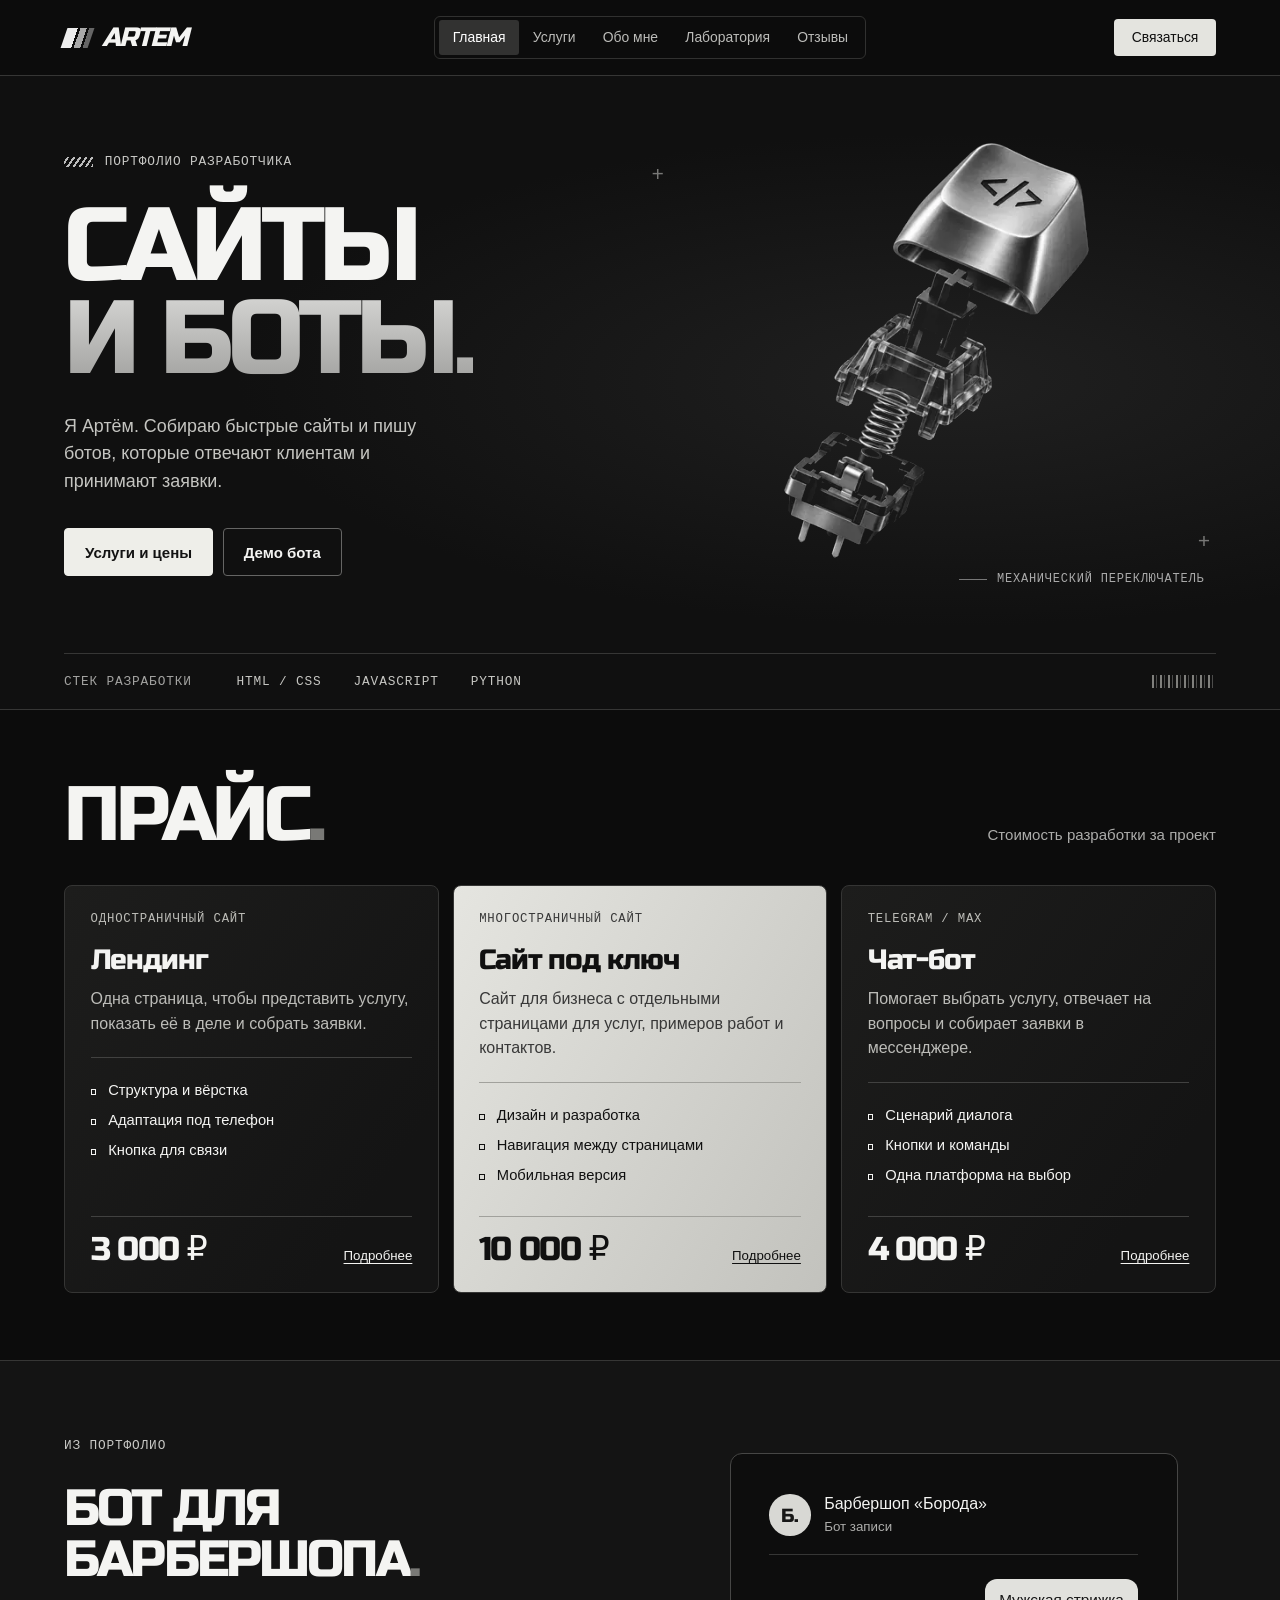
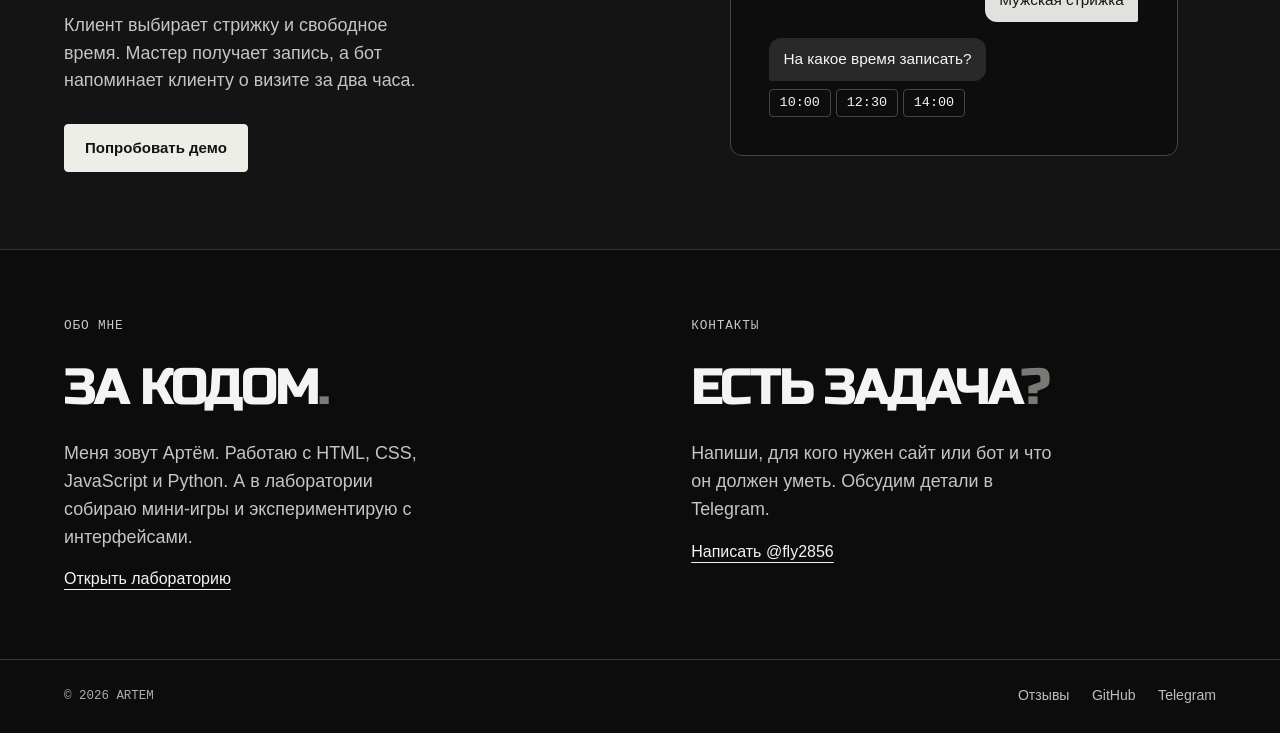
==== commit b9d108fe: "Новый дизайн портфолио и облегчённая загрузка страниц" ====
--- a/index.html
+++ b/index.html
@@ -3,113 +3,101 @@
 <head>
 <meta charset="utf-8">
 <meta name="viewport" content="width=device-width,initial-scale=1,viewport-fit=cover">
-<title>ARTEM — разработчик сайтов и игр</title>
-<meta name="description" content="Артем — разработчик сайтов, мини-игр и ботов на Python, C и HTML/CSS. Пишу код каждый день и довожу задачи до конца.">
+<title>ARTEM — разработка сайтов и ботов</title>
+<meta name="description" content="Портфолио Артёма. Лендинг за 3 000 ₽, сайт под ключ за 10 000 ₽, бот для Telegram или MAX за 4 000 ₽. Посмотрите цены и попробуйте демо записи.">
 <meta name="theme-color" content="#000000">
 <meta name="color-scheme" content="dark">
 <meta property="og:type" content="website">
-<meta property="og:title" content="ARTEM — разработчик сайтов и игр">
-<meta property="og:description" content="Артем — разработчик сайтов, мини-игр и ботов на Python, C и HTML/CSS. Пишу код каждый день и довожу задачи до конца.">
+<meta property="og:title" content="ARTEM — разработка сайтов и ботов">
+<meta property="og:description" content="Портфолио Артёма. Лендинг за 3 000 ₽, сайт под ключ за 10 000 ₽, бот для Telegram или MAX за 4 000 ₽. Посмотрите цены и попробуйте демо записи.">
 <link rel="icon" href="data:image/svg+xml,%3Csvg xmlns='http://www.w3.org/2000/svg' viewBox='0 0 32 32'%3E%3Crect width='32' height='32' fill='%23000'/%3E%3Crect x='10' y='10' width='12' height='12' fill='%23fff'/%3E%3C/svg%3E">
-<script>(function(d){d.className="js";try{if(!sessionStorage.i){sessionStorage.i=1;d.className+=" intro"}}catch(e){}})(document.documentElement)</script>
-<link rel="stylesheet" href="assets/style.css">
-<link rel="preconnect" href="https://fonts.gstatic.com" crossorigin>
-<link rel="stylesheet" href="https://fonts.googleapis.com/css2?family=Russo+One&family=JetBrains+Mono:wght@400..800&display=swap" media="print" onload="this.media='all'">
-<noscript><link rel="stylesheet" href="https://fonts.googleapis.com/css2?family=Russo+One&family=JetBrains+Mono:wght@400..800&display=swap"></noscript>
-<script src="assets/app.js" defer></script>
-<script type="speculationrules">{"prefetch":[{"where":{"href_matches":"/*"},"eagerness":"moderate"}]}</script>
+
+<link rel="stylesheet" href="assets/base.css">
+<link rel="stylesheet" href="assets/home.css">
+<script src="assets/menu.js" defer></script>
 </head>
 <body>
 <a class="skip" href="#main">К содержимому</a>
-<div class="intro-ov" aria-hidden="true"><div class="stroke"></div><b><i style="--i:0">A</i><i style="--i:1">R</i><i style="--i:2">T</i><i style="--i:3">E</i><i style="--i:4">M</i></b></div>
-<div class="grain" aria-hidden="true"></div>
 
 <header class="top" id="topbar">
   <div class="wrap">
-    <a class="brand" href="index.html">ARTEM</a>
-    <button class="burger" id="burger" aria-label="Меню" aria-expanded="false" aria-controls="menu"><span></span><span></span><span></span></button>
-    <nav class="menu" id="menu" aria-label="Разделы сайта">
-      <a href="index.html" aria-current="page">Главная</a>
-      <a href="about.html">Обо мне</a>
-      <a href="services.html">Услуги</a>
-      <a href="lab.html">Лаборатория</a>
-      <a href="reviews.html">Отзывы</a>
-      <a href="contact.html">Контакты</a>
-    </nav>
+    <a class="brand" href="index.html" aria-label="ARTEM, главная"><span class="brand-mark" aria-hidden="true"></span>ARTEM</a>
+    <nav class="menu" id="menu" aria-label="Разделы сайта"><a href="index.html" aria-current="page">Главная</a>
+<a href="services.html">Услуги</a>
+<a href="about.html">Обо мне</a>
+<a href="lab.html">Лаборатория</a>
+<a href="reviews.html">Отзывы</a></nav>
+    <a class="top-contact" href="contact.html">Связаться</a>
+    <button class="burger" id="burger" type="button" aria-label="Меню" aria-expanded="false" aria-controls="menu"></button>
   </div>
 </header>
 
 <main id="main">
-<div class="hero" data-live>
-  <canvas id="stars" aria-hidden="true"></canvas>
-  <div class="hacker" aria-hidden="true">
-    <div class="hk-b">
-      <svg viewBox="0 0 400 520" focusable="false">
-        <defs>
-          <linearGradient id="hood" x1="0" y1="0" x2="0" y2="1"><stop offset="0" stop-color="#262626"/><stop offset=".55" stop-color="#0e0e0e"/><stop offset="1" stop-color="#000"/></linearGradient>
-          <clipPath id="face"><path d="M200 128C152 128 128 172 128 222C128 276 158 316 200 322C242 316 272 276 272 222C272 172 248 128 200 128Z"/></clipPath>
-        </defs>
-        <path d="M95 330C55 348 18 380 0 430V520H400V430C382 380 345 348 305 330C290 350 250 370 200 372C150 370 110 350 95 330Z" fill="url(#hood)"/>
-        <path d="M200 38C118 38 66 112 66 204C66 262 82 304 96 334C120 360 158 376 200 378C242 376 280 360 304 334C318 304 334 262 334 204C334 112 282 38 200 38Z" fill="url(#hood)"/>
-        <path d="M200 40C170 70 150 110 140 150M200 40C232 72 252 112 262 152M110 300C130 330 160 350 200 356M290 300C270 330 240 350 200 356" stroke="#333" stroke-width="2" fill="none"/>
-        <path d="M182 360L176 430M218 360L224 430" stroke="#555" stroke-width="2.5" stroke-linecap="round"/>
-        <circle cx="176" cy="434" r="4" fill="#555"/><circle cx="224" cy="434" r="4" fill="#555"/>
-        <path d="M200 128C152 128 128 172 128 222C128 276 158 316 200 322C242 316 272 276 272 222C272 172 248 128 200 128Z" fill="#000"/>
-        <g clip-path="url(#face)"><g class="hk-code" fill="#fff" font-family="JetBrains Mono, monospace" font-size="11" opacity=".18"><text x="138" y="150">01101 def run():</text><text x="140" y="172">if lvl &lt; max:</text><text x="146" y="194">lvl += 1  010</text><text x="136" y="216">while True: code()</text><text x="142" y="238">0x2856 ▓▒░ 1101</text><text x="138" y="260">import ambition</text><text x="144" y="282">return power 01</text><text x="136" y="304">1010 0110 1110</text><text x="138" y="370">01101 def run():</text><text x="140" y="392">if lvl &lt; max:</text><text x="146" y="414">lvl += 1  010</text><text x="136" y="436">while True: code()</text><text x="142" y="458">0x2856 ▓▒░ 1101</text><text x="138" y="480">import ambition</text><text x="144" y="502">return power 01</text><text x="136" y="524">1010 0110 1110</text></g></g>
-        <path d="M200 128C152 128 128 172 128 222C128 276 158 316 200 322C242 316 272 276 272 222C272 172 248 128 200 128Z" fill="none" stroke="#2a2a2a" stroke-width="3"/>
-      </svg>
-      <svg class="hk-rim" viewBox="0 0 400 520" focusable="false" fill="none" stroke="#fff" stroke-linecap="round">
-        <path d="M200 38C118 38 66 112 66 204C66 262 82 304 96 334" stroke-width="2" opacity=".7"/>
-        <path d="M200 38C282 38 334 112 334 204C334 262 318 304 304 334" stroke-width="1.2" opacity=".35"/>
-      </svg>
+  <div class="mast">
+    <div class="wrap mast-grid">
+      <div class="mast-copy">
+        <p class="eyebrow"><i aria-hidden="true"></i> Портфолио разработчика</p>
+        <h1>САЙТЫ<br><span>И БОТЫ.</span></h1>
+        <p class="intro-text">Я Артём. Собираю быстрые сайты и пишу ботов, которые отвечают клиентам и принимают заявки.</p>
+        <div class="mast-actions"><a class="action light" href="#price">Услуги и цены</a><a class="action" href="services.html#demo">Демо бота</a></div>
+      </div>
+      <figure class="instrument">
+        <img src="assets/switch-768.webp" srcset="assets/switch-480.webp 480w, assets/switch-768.webp 768w, assets/switch-1080.webp 1080w" sizes="(max-width: 700px) clamp(202px, 52vw, 288px), (max-width: 1380px) clamp(413px, 33vw, 484px), 484px" width="768" height="768" fetchpriority="high" alt="Механическая клавиша со знаком кода в разборе">
+        <figcaption><span class="axis" aria-hidden="true"></span> Механический переключатель</figcaption>
+      </figure>
     </div>
-    <svg viewBox="0 0 400 520" focusable="false">
-      <path d="M110 520L130 470H270L290 520Z" fill="#050505" stroke="#555" stroke-width="2"/>
-      <path d="M138 474H262L268 490H132Z" fill="#fff" opacity=".3"/>
-    </svg>
+    <div class="wrap"><div class="stack-line"><span>Стек разработки</span><span>HTML / CSS</span><span>JavaScript</span><span>Python</span><i aria-hidden="true"></i></div></div>
   </div>
-
-  <div class="wrap">
-    <div class="kicker label fade"><b>// developer</b><span>python · c · html/css</span></div>
-    <h1 class="led" aria-label="Код без тормозов"><span class="ln" aria-hidden="true"><span class="w"><i style="--i:0">К</i><i style="--i:1">о</i><i style="--i:2">д</i></span></span><span class="ln" aria-hidden="true"><span class="w"><i style="--i:4">б</i><i style="--i:5">е</i><i style="--i:6">з</i></span> <span class="w"><i style="--i:8">т</i><i style="--i:9">о</i><i style="--i:10">р</i><i style="--i:11">м</i><i style="--i:12">о</i><i style="--i:13">з</i><i style="--i:14">о</i><i style="--i:15">в</i></span></span></h1>
-    <p class="hero-desc fade f2">Сайты, игры и боты, которые <b>не стыдно показать</b>. Пишу код каждый день, беру задачи выше своего уровня и <b>довожу до конца</b>.</p>
-    <div class="stats fade f3">
-      <div><b data-count="60">60</b><span class="label">fps анимации</span></div>
-      <div><b data-count="3">3</b><span class="label">языка в бою</span></div>
-      <div><b>0</b><span class="label">библиотек</span></div>
+  <section class="wrap prices" id="price" aria-labelledby="price-title">
+    <div class="section-title"><h2 id="price-title">Прайс<span>.</span></h2><p>Стоимость разработки за проект</p></div>
+    <div class="rate-grid">
+      <article class="rate">
+        <span class="format">Одностраничный сайт</span>
+        <h3>Лендинг</h3>
+        <p>Одна страница, чтобы представить услугу, показать её в деле и собрать заявки.</p>
+        <ul><li>Структура и вёрстка</li><li>Адаптация под телефон</li><li>Кнопка для связи</li></ul>
+        <a href="services.html?format=landing" aria-label="Подробнее о лендинге за 3 000 рублей"><strong>3 000 ₽</strong><span>Подробнее</span></a>
+      </article>
+      <article class="rate highlight">
+        <span class="format">Многостраничный сайт</span>
+        <h3>Сайт под ключ</h3>
+        <p>Сайт для бизнеса с отдельными страницами для услуг, примеров работ и контактов.</p>
+        <ul><li>Дизайн и разработка</li><li>Навигация между страницами</li><li>Мобильная версия</li></ul>
+        <a href="services.html?format=site" aria-label="Подробнее о сайте под ключ за 10 000 рублей"><strong>10 000 ₽</strong><span>Подробнее</span></a>
+      </article>
+      <article class="rate">
+        <span class="format">Telegram / MAX</span>
+        <h3>Чат-бот</h3>
+        <p>Помогает выбрать услугу, отвечает на вопросы и собирает заявки в мессенджере.</p>
+        <ul><li>Сценарий диалога</li><li>Кнопки и команды</li><li>Одна платформа на выбор</li></ul>
+        <a href="services.html?format=bot" aria-label="Подробнее о чат-боте за 4 000 рублей"><strong>4 000 ₽</strong><span>Подробнее</span></a>
+      </article>
     </div>
-    <div class="actions fade f4"><a class="btn solid" href="services.html">Что я делаю</a><a class="btn" href="contact.html">Связаться</a></div>
-  </div>
-</div>
-
-<div class="ticker" aria-hidden="true" data-live><div class="ticker-in"><span>пишу код каждый день</span><span>python</span><span>не жду — делаю</span><span>c</span><span>уровень растет</span><span>html/css</span><span>игры</span><span>сайты</span><span>боты</span><span>новичок — это временно</span><span>пишу код каждый день</span><span>python</span><span>не жду — делаю</span><span>c</span><span>уровень растет</span><span>html/css</span><span>игры</span><span>сайты</span><span>боты</span><span>новичок — это временно</span></div></div>
-
-<section class="wrap">
-  <div class="label rv" style="margin-bottom:1.25rem">разделы сайта</div>
-  <nav class="tiles rv d1" aria-label="Разделы">
-    <a class="tile" href="about.html"><span class="label">01</span><h2>Обо мне</h2><span class="arr" aria-hidden="true">→</span></a>
-    <a class="tile" href="services.html"><span class="label">02</span><h2>Услуги</h2><span class="arr" aria-hidden="true">→</span></a>
-    <a class="tile" href="lab.html"><span class="label">03</span><h2>Лаба</h2><span class="arr" aria-hidden="true">→</span></a>
-    <a class="tile" href="contact.html"><span class="label">04</span><h2>Контакты</h2><span class="arr" aria-hidden="true">→</span></a>
-  </nav>
-</section>
-
-<section class="wrap" style="padding-top:0">
-  <div class="feature">
-    <div class="big rv" aria-hidden="true">Есть идея?</div>
-    <div class="rv d1">
-      <span class="label">следующий шаг</span>
-      <p>Расскажи, что нужно: сайт, мини-игра или бот. Быстрее всего отвечаю в Telegram.</p>
-      <a class="btn" href="contact.html">Написать</a>
+  </section>
+  <section class="case-band" aria-labelledby="case-title">
+    <div class="wrap case-layout">
+      <div><p class="eyebrow">Из портфолио</p><h2 id="case-title">Бот для<br>барбершопа<span>.</span></h2>
+        <p class="case-desc">Клиент выбирает стрижку и свободное время. Мастер получает запись, а бот напоминает клиенту о визите за два часа.</p>
+        <a class="action light" href="services.html#demo">Попробовать демо</a>
+      </div>
+      <div class="case-card" aria-hidden="true">
+        <div class="case-bar"><b>Б.</b><div>Барбершоп «Борода»<small>Бот записи</small></div></div>
+        <p class="reply">Мужская стрижка</p>
+        <p class="bubble">На какое время записать?</p>
+        <div class="times"><span>10:00</span><span>12:30</span><span>14:00</span></div>
+      </div>
     </div>
-  </div>
-</section>
+  </section>
+  <section class="wrap home-end">
+    <div><p class="eyebrow">Обо мне</p><h2>За кодом<span>.</span></h2><p>Меня зовут Артём. Работаю с HTML, CSS, JavaScript и Python. А в лаборатории собираю мини-игры и экспериментирую с интерфейсами.</p><a href="lab.html">Открыть лабораторию</a></div>
+    <div><p class="eyebrow">Контакты</p><h2>Есть задача<span>?</span></h2><p>Напиши, для кого нужен сайт или бот и что он должен уметь. Обсудим детали в Telegram.</p><a href="https://t.me/fly2856">Написать @fly2856</a></div>
+  </section>
 </main>
 
-<footer><div class="wrap label">
-  <span>© 2026 ARTEM</span>
-  <span><a href="index.html">главная</a> · <a href="services.html">услуги</a> · <a href="contact.html">контакты</a></span>
-  <span>новичок — это временно</span>
+
+<footer class="site-foot"><div class="wrap">
+  <small>© 2026 ARTEM</small>
+  <nav aria-label="Ссылки в подвале"><a href="reviews.html">Отзывы</a><a href="https://github.com/artemsihov6-ux">GitHub</a><a href="https://t.me/fly2856">Telegram</a></nav>
 </div></footer>
 </body>
 </html>
--- a/assets/base.css
+++ b/assets/base.css
@@ -0,0 +1,68 @@
+@font-face {
+  font-family: "Russo One";
+  src: url("fonts/russo-cyrillic.woff2") format("woff2");
+  font-display: swap;
+  unicode-range: U+0400-045F,U+0490-0491,U+04B0-04B1,U+2116;
+}
+@font-face {
+  font-family: "Russo One";
+  src: url("fonts/russo-latin.woff2") format("woff2");
+  font-display: swap;
+  unicode-range: U+0000-00FF,U+2000-206F,U+20AC,U+2122,U+2190-2193,U+2212;
+}
+:root {
+  color-scheme: dark;
+  --bg: #0c0c0c;
+  --surface: #151515;
+  --ink: #f4f4f2;
+  --muted: #adadab;
+  --line: #363635;
+  --disp: "Russo One", "Arial Black", system-ui, sans-serif;
+  --mono: ui-monospace, SFMono-Regular, Menlo, Consolas, monospace;
+  --sans: -apple-system, BlinkMacSystemFont, "Segoe UI", Arial, sans-serif;
+  --pad: clamp(1.15rem, 5vw, 4rem);
+  --ease: cubic-bezier(.2,.8,.2,1);
+}
+*, *::before, *::after { box-sizing: border-box; }
+html { background: var(--bg); -webkit-text-size-adjust: 100%; }
+body {
+  margin: 0; min-height: 100svh; display: flex; flex-direction: column;
+  background: var(--bg); color: var(--ink); font: 400 1rem/1.55 var(--sans);
+  -webkit-font-smoothing: antialiased;
+}
+main { flex: 1; }
+a { color: inherit; }
+::selection { color: black; background: #efefea; }
+:focus-visible { outline: 2px solid currentColor; outline-offset: 4px; }
+.wrap { width: 100%; max-width: 1380px; margin-inline: auto; padding-inline: var(--pad); }
+.label, .meta { font: .78rem/1.45 var(--mono); letter-spacing: .06em; text-transform: uppercase; color: var(--muted); }
+.skip { position: absolute; z-index: 100; top: -5rem; left: 1rem; background: white; color: black; padding: .75rem; }
+.skip:focus { top: 1rem; }
+.top { position: relative; z-index: 5; background: #0c0c0c; border-bottom: 1px solid var(--line); }
+.top .wrap { display: flex; align-items: center; justify-content: space-between; gap: 1rem; min-height: 4.7rem; }
+.brand { display: inline-flex; align-items: center; gap: .65rem; font: italic 400 1.66rem/1 var(--disp); letter-spacing: -.075em; text-decoration: none; }
+.brand-mark { width: 1.7rem; height: 1.26rem; transform: skew(-19deg); background: linear-gradient(90deg,#eee 0 39%,transparent 39% 48%,#aaa 48% 72%,transparent 72% 81%,#666 81%); }
+.menu { display: flex; align-items: center; padding: .23rem; border: 1px solid #313130; border-radius: 6px; }
+.menu a, .top-contact { font: 500 .87rem/1.2 var(--sans); text-decoration: none; }
+.menu a { color: #bcbcb9; border-radius: 3px; padding: .55rem .85rem; }
+.menu a:is(:hover,[aria-current="page"]) { background: #323231; color: white; }
+.top-contact { color: #101010; background: #e4e4df; padding: .65rem 1.1rem; border-radius: 4px; }
+.top-contact:hover { background: white; }
+.burger { display: none; }
+.site-foot { padding-block: 1.6rem; border-top: 1px solid var(--line); }
+.site-foot .wrap { display: flex; justify-content: space-between; align-items: center; flex-wrap: wrap; gap: 1rem 2rem; }
+.site-foot small { font: .78rem var(--mono); color: var(--muted); }
+.site-foot nav { display: flex; flex-wrap: wrap; gap: 1.4rem; }
+.site-foot nav a { color: #bdbdbb; text-decoration: none; font-size: .88rem; }
+.site-foot nav a:hover { text-decoration: underline; }
+@media(max-width: 54rem) {
+  .top .wrap { min-height: 4rem; flex-wrap: wrap; padding-block: .6rem; gap: .6rem; }
+  .top-contact { margin-left: auto; }
+  .menu { order: 3; width: 100%; flex-wrap: wrap; }
+  .menu a { padding: .7rem; }
+  .menu-ready .burger { display: grid; place-items: center; width: 2.75rem; height: 2.75rem; order: 2; background: transparent; border: 1px solid var(--line); color: white; border-radius: 4px; }
+  .burger::before { content: ""; width: 1.15rem; height: .5rem; border-block: 1.5px solid currentColor; }
+  .menu-ready .menu { display: none; }
+  .menu-ready .open .menu { position: absolute; inset: 100% 0 auto; display: grid; padding: .6rem var(--pad); background: #151515; border-radius: 0; }
+  .menu-ready .menu a { padding: .8rem; }
+}
--- a/assets/home.css
+++ b/assets/home.css
@@ -0,0 +1,83 @@
+.mast {
+  background: radial-gradient(ellipse at 74% 48%,#202020,transparent 53%),#101010;
+  border-bottom: 1px solid var(--line);
+  overflow: hidden;
+}
+.mast-grid { display: grid; grid-template-columns: 1fr 1fr; align-items: center; }
+.mast-copy { position: relative; z-index: 1; padding-block: clamp(3rem,6vw,6rem); }
+.eyebrow, .format, .stack-line, .instrument figcaption {
+  font: .8rem/1.4 var(--mono); letter-spacing: .065em; text-transform: uppercase;
+}
+.eyebrow { display: flex; align-items: center; gap: .75rem; color: #c8c8c5; margin: 0 0 1.8rem; }
+.eyebrow i { width: 1.8rem; height: .6rem; background: repeating-linear-gradient(-55deg,#bcbcbc 0 2px,transparent 2px 5px); }
+.mast h1, .prices h2, .case-layout h2, .home-end h2 { margin: 0; font: 400 clamp(3rem,6vw,5.2rem)/.99 var(--disp); letter-spacing: -.055em; text-transform: uppercase; }
+.mast h1 { font-size: clamp(4.4rem,8.1vw,7.4rem); line-height: .9; }
+.mast h1 span { color: #b8b8b6; background: linear-gradient(180deg,#dededc,#979795); background-clip: text; -webkit-background-clip: text; -webkit-text-fill-color: transparent; }
+.intro-text, .case-desc, .home-end p:not(.eyebrow) { max-width: 38ch; margin: 1.65rem 0 0; font-size: clamp(1rem,1.4vw,1.2rem); color: #c5c5c1; }
+.mast-actions { display: flex; flex-wrap: wrap; gap: .6rem; margin-top: 2rem; }
+.action { display: inline-flex; align-items: center; justify-content: center; min-height: 2.9rem; border: 1px solid #656564; padding: .72rem 1.25rem; border-radius: 4px; font-weight: 600; font-size: .94rem; text-decoration: none; }
+.action:hover { border-color: white; }
+.light { color: #131313; background: #eeeee9; border-color: #eeeee9; }
+.light:hover { background: white; }
+.instrument { margin: 0; position: relative; display: grid; align-items: center; justify-items: center; height: clamp(29rem,37vw,34rem); }
+.instrument img { position: absolute; inset: 3% 0 8%; width: 100%; height: 89%; object-fit: contain; mix-blend-mode: lighten; }
+.instrument::before, .instrument::after { content: "+"; position:absolute; z-index: 1; font: 1.3rem/1 var(--mono); color:#787876; }
+.instrument::before { top: 8%; left: 2%; }
+.instrument::after { bottom: 10%; right: 1%; }
+.instrument figcaption { position: absolute; bottom: 2.8%; right: 2%; color:#aaa; font-size:.75rem; display:flex; align-items:center; gap:.6rem; }
+.axis { width: 1.8rem; height: 1px; background: #777; }
+.stack-line { min-height: 3.5rem; display:flex; align-items:center; flex-wrap:wrap; gap: .8rem 2rem; border-top: 1px solid var(--line); color: #c7c7c3; }
+.stack-line span:first-child { color: #a3a3a1; margin-right: .8rem; }
+.stack-line i { margin-left: auto; width: 4rem; height:.8rem; opacity:.75; background: repeating-linear-gradient(90deg,#a4a4a0 0 2px,transparent 2px 4px,#60605f 4px 5px,transparent 5px 8px); }
+.prices, .home-end { padding-block: clamp(3rem,5.2vw,5rem); }
+.section-title { display: flex; align-items: baseline; gap: 1rem; justify-content:space-between; margin-bottom: 2rem; }
+.section-title p { margin: 0; color: var(--muted); font-size: .94rem; }
+h2 span { color: #797976; }
+.rate-grid { display: grid; grid-template-columns: repeat(3,minmax(0,1fr)); gap:.85rem; }
+.rate { display: flex; flex-direction: column; padding: clamp(1.2rem,2vw,2rem); border: 1px solid #353534; border-radius: 8px; background: linear-gradient(125deg,#1d1d1c,#141414 80%); }
+.rate h3 { font: 400 clamp(1.45rem,2.2vw,2.1rem)/1.05 var(--disp); letter-spacing:-.04em; margin:1.1rem 0 .7rem; }
+.rate p { color:#bcbcb8; margin:0; }
+.format { font-size:.77rem; color:#bdbdb8; }
+.rate ul { padding:1.1rem 0 0; margin:1.3rem 0 1.6rem; border-top:1px solid #414140; list-style:none; }
+.rate li { position:relative; padding:.22rem 0 .22rem 1.1rem; font-size:.92rem; }
+.rate li::before { content:""; position:absolute; left:0; top:.85rem; width:.35rem; height:.35rem; border:1px solid currentColor; }
+.rate a { margin-top:auto; padding-top:1rem; border-top:1px solid #414140; display:flex; align-items:baseline; justify-content:space-between; flex-wrap:wrap; gap:.5rem; text-decoration:none; }
+.rate a strong { font:400 clamp(1.6rem,2.6vw,2.5rem)/1 var(--disp); letter-spacing:-.05em; }
+.rate a span { font-size:.83rem; text-decoration:underline; text-underline-offset:.25em; }
+.highlight { background: linear-gradient(120deg,#e5e5e0,#c2c2bd); color:#101010; }
+.highlight :is(.format,p) { color:#383838; }
+.highlight :is(ul,a) { border-color: #a1a19c; }
+.case-band { border-block:1px solid var(--line); background:#141414; }
+.case-layout, .home-end { display:grid; grid-template-columns: 1fr 1fr; align-items:center; gap:clamp(2rem,8vw,8rem); }
+.case-layout { padding-block:clamp(3rem,6vw,6rem); }
+.case-layout h2, .home-end h2 { font-size:clamp(2rem,4vw,3.4rem); }
+.case-layout .action { margin-top:1.8rem; }
+.case-card { border:1px solid #464645; border-radius:12px; padding:clamp(1.2rem,3vw,2.5rem); background:#0d0d0d; width:100%; max-width:28rem; justify-self:center; }
+.case-bar { display:flex; align-items:center; gap:.85rem; border-bottom:1px solid var(--line); padding-bottom:1rem; }
+.case-bar b { display:grid; place-items:center; width:2.6rem; height:2.6rem; border-radius:50%; font:400 1.2rem var(--disp); background:#d8d8d4; color:#171717; }
+.case-bar small { display:block; color:var(--muted); }
+.reply,.bubble { width:fit-content; padding:.6rem .9rem; font-size:.96rem; }
+.reply { margin:1.5rem 0 1rem auto; background:#e1e1dd; color:#151515; border-radius:12px 12px 2px 12px; }
+.bubble { background:#292929; margin:0; border-radius:12px 12px 12px 2px; }
+.times { display:flex; gap:.35rem; margin-top:.5rem; }
+.times span { border:1px solid #464646; padding:.35rem .6rem; border-radius:4px; font:.84rem var(--mono); }
+.home-end { align-items:start; }
+.home-end a { display:inline-block; margin-top:1rem; text-underline-offset:.3em; }
+@media(max-width: 700px) {
+  .mast-grid { grid-template-columns:1fr; }
+  .mast-copy { padding:2.5rem 0 0; }
+  .mast h1 { font-size:clamp(3.4rem,15vw,5.8rem); }
+  .mast-copy .eyebrow { margin-bottom:1.1rem; }
+  .intro-text { margin-top:1rem; }
+  .mast-actions { margin-top:1.25rem; }
+  .instrument { height:clamp(14rem,58vw,20rem); }
+  .instrument img { inset: 0 0 10%; height: 90%; }
+  .instrument figcaption { right:0; bottom:2%; font-size:.75rem; }
+  .stack-line { gap:.55rem 1rem; padding-block:.85rem; }
+  .stack-line span:first-child { width:100%; }
+  .stack-line i { display:none; }
+  .section-title { flex-wrap:wrap; margin-bottom:1.35rem; }
+  .rate-grid,.case-layout,.home-end { grid-template-columns:1fr; }
+  .rate-grid { gap:.75rem; }
+  .home-end>div+div { border-top:1px solid var(--line); padding-top:2rem; }
+}
